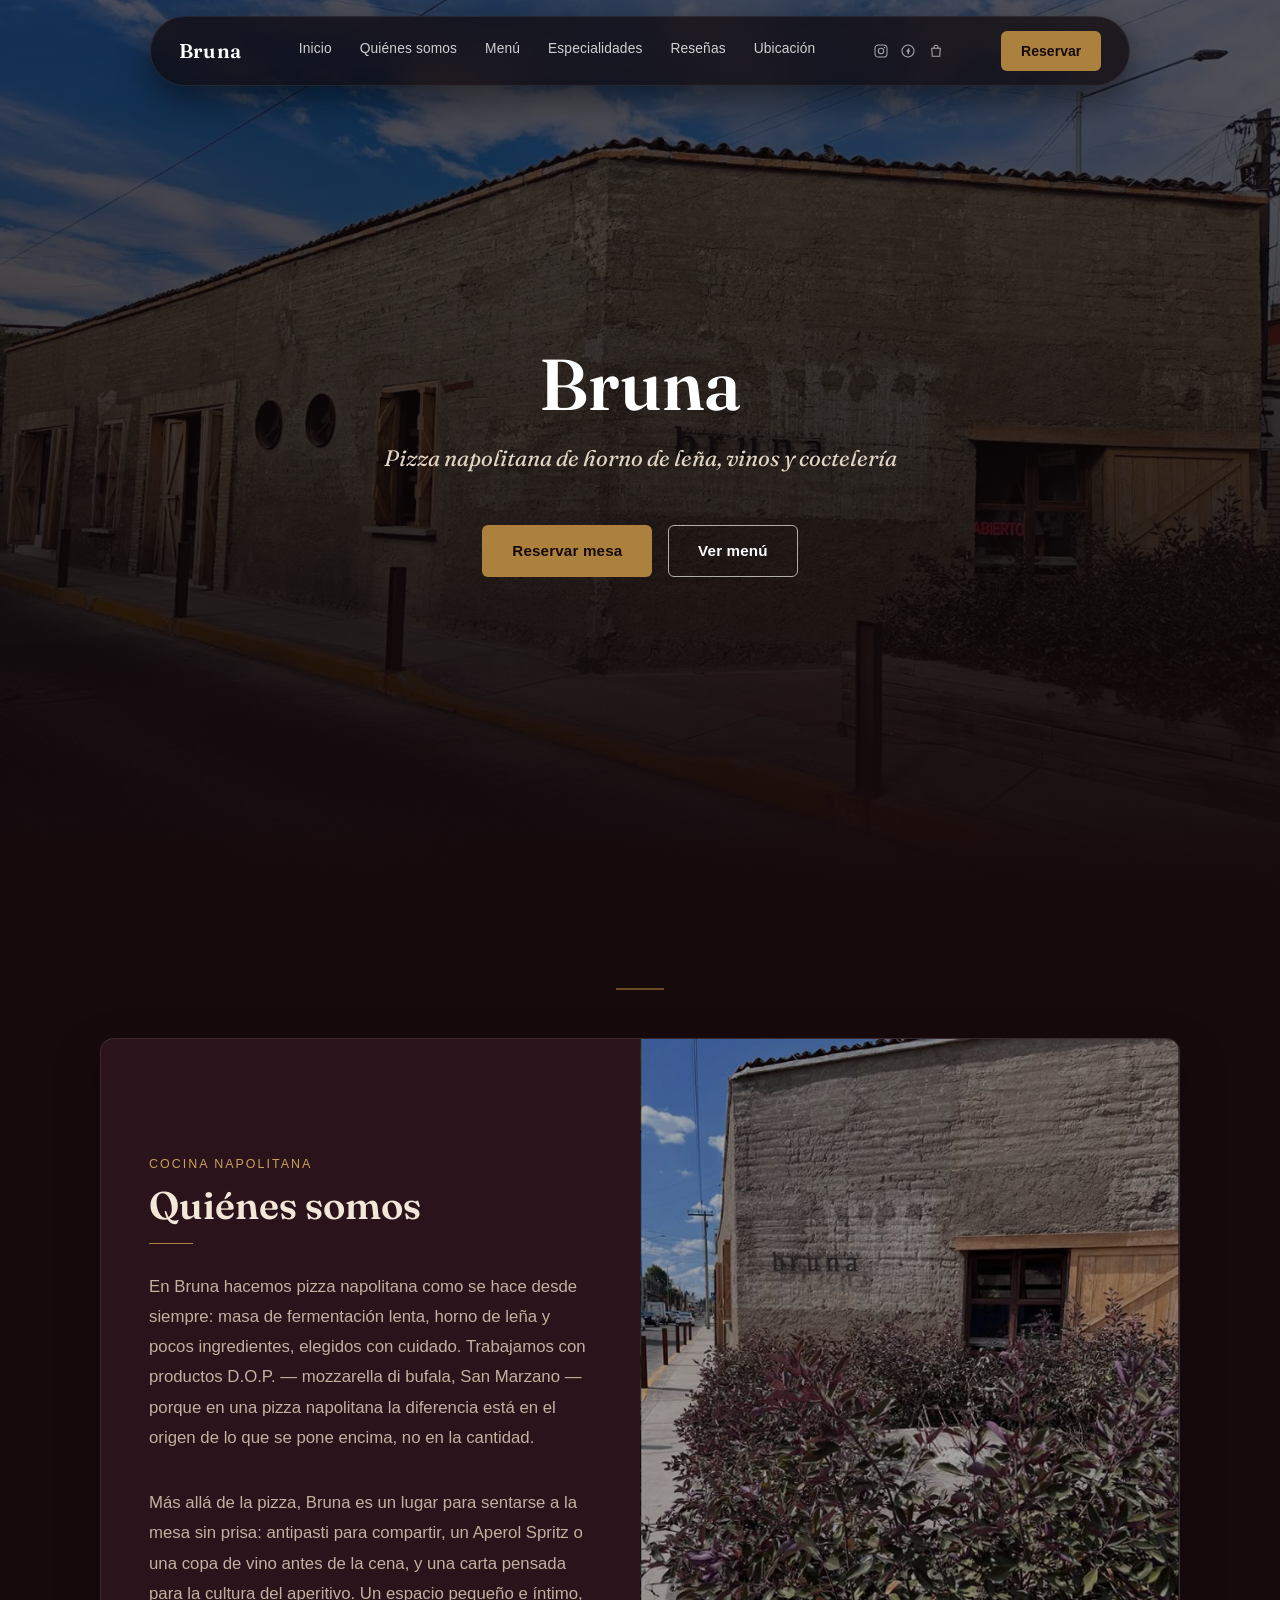
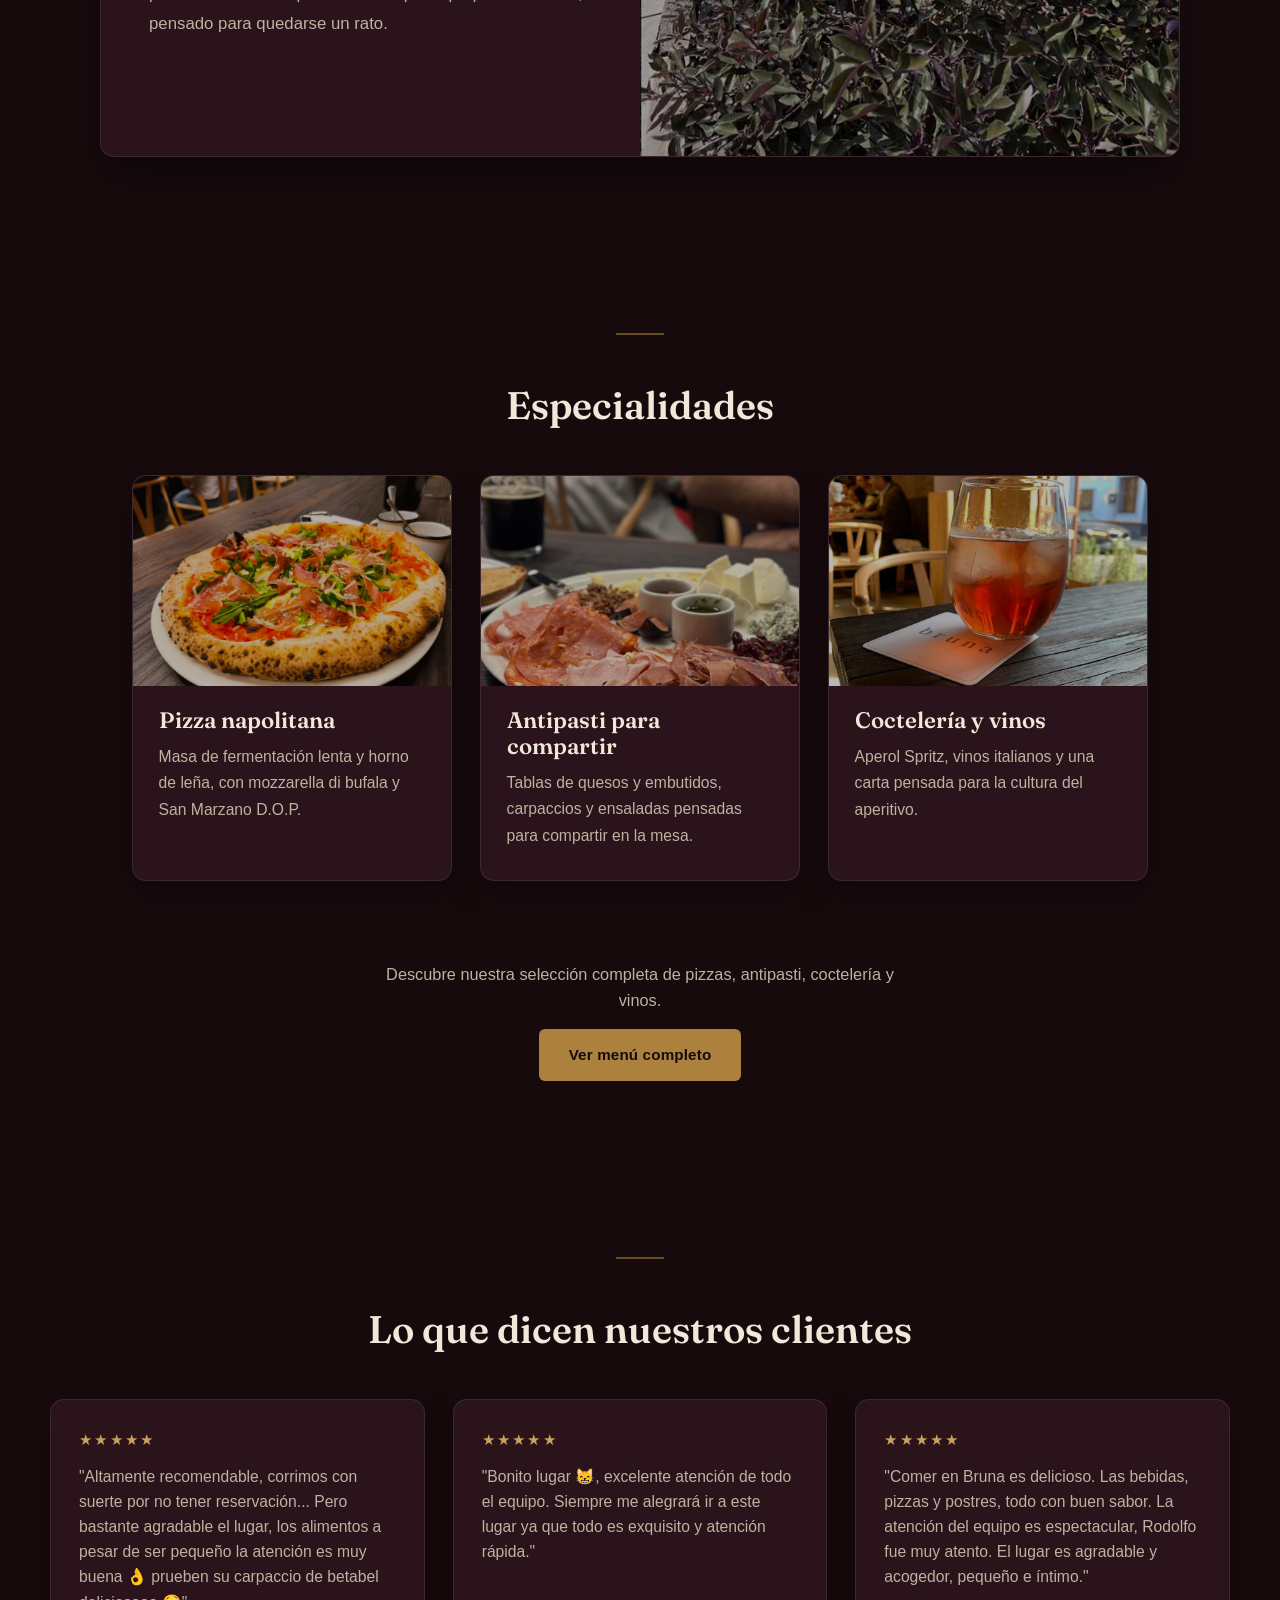
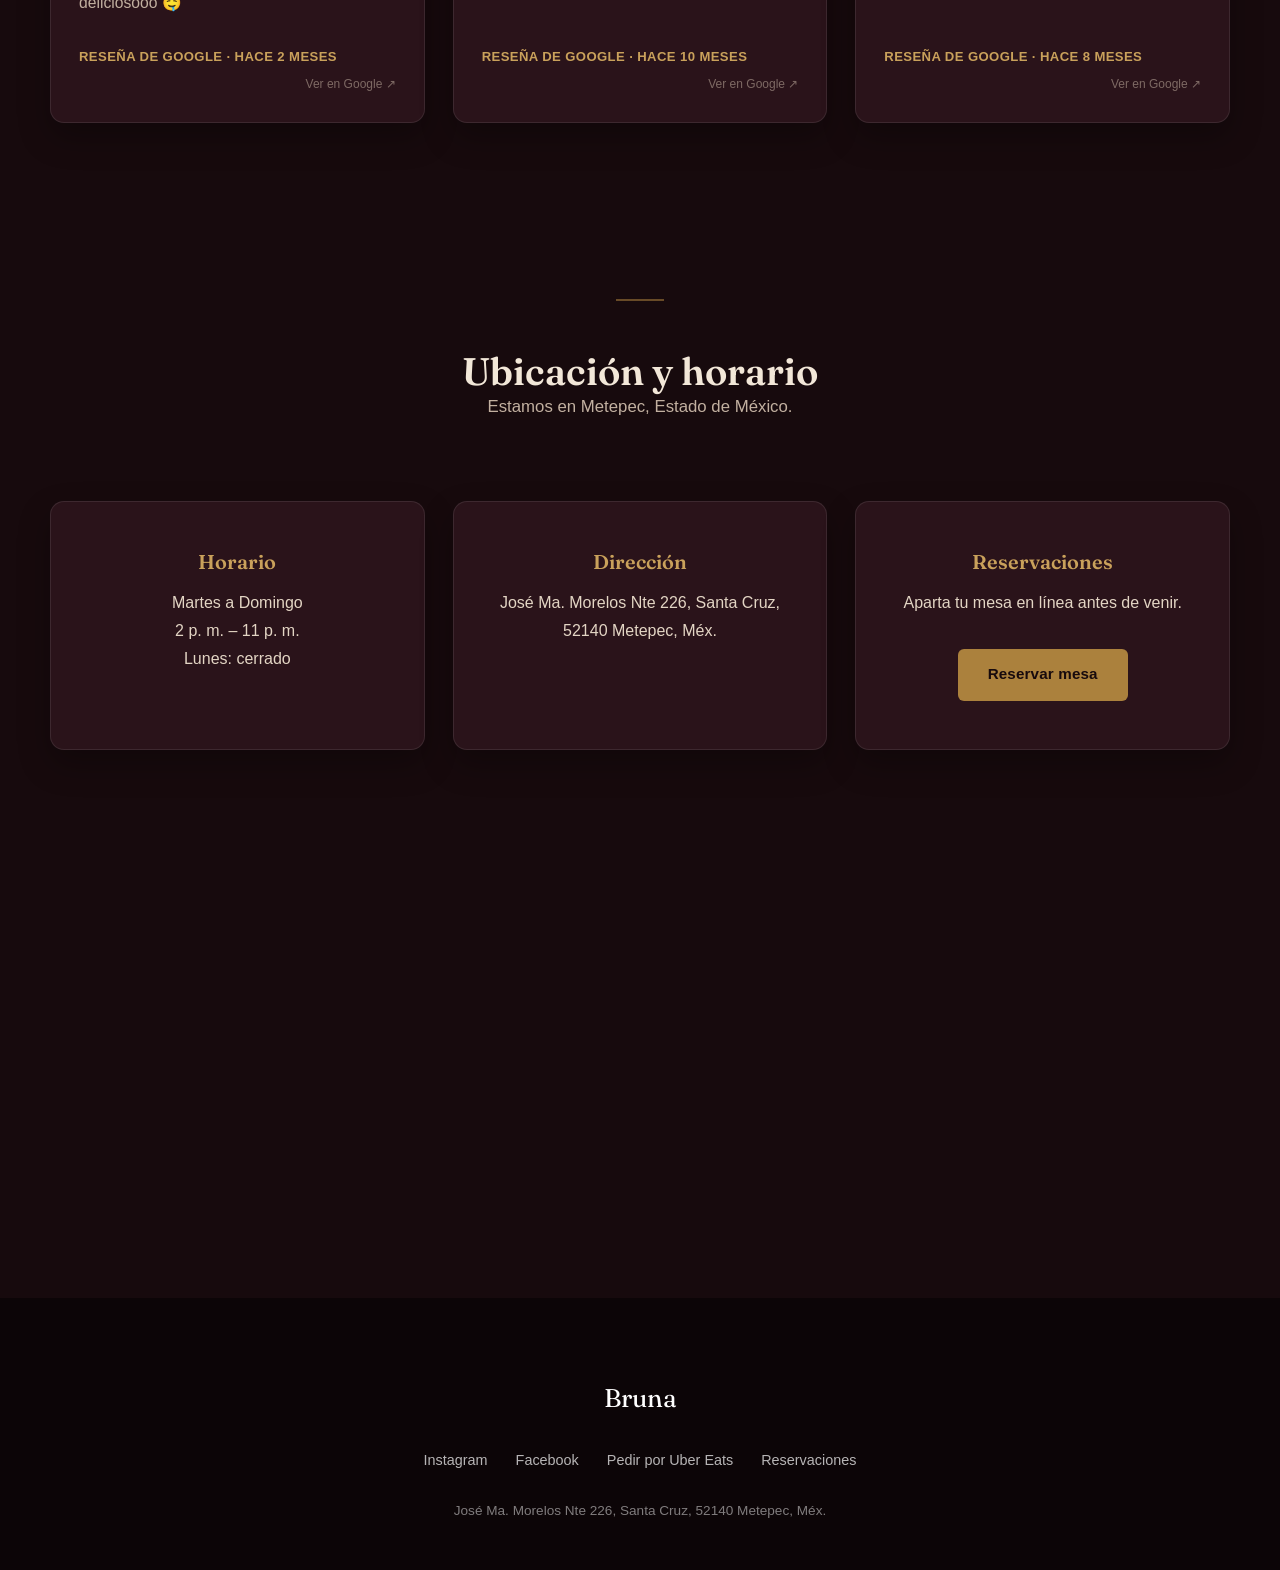
==== index.html @ 07ee1e63 "Hace clicables las tarjetas de testimonios hacia Google Maps Cada tarjeta enlaza a la pagina de rese" ====
<!DOCTYPE html>
<html lang="es-MX">
<head>
  <meta charset="UTF-8">
  <meta name="viewport" content="width=device-width, initial-scale=1.0">
  <title>Bruna — Pizza Napolitana en Metepec</title>
  <meta name="description" content="Bruna: pizza napolitana de horno de leña, coctelería y vinos en Metepec. Reservaciones y menú completo.">

  <link rel="canonical" href="https://bruna-website-bice.vercel.app/">

  <meta property="og:type" content="website">
  <meta property="og:site_name" content="Bruna">
  <meta property="og:title" content="Bruna — Pizza Napolitana en Metepec">
  <meta property="og:description" content="Bruna: pizza napolitana de horno de leña, coctelería y vinos en Metepec. Reservaciones y menú completo.">
  <meta property="og:url" content="https://bruna-website-bice.vercel.app/">
  <meta property="og:image" content="https://bruna-website-bice.vercel.app/images/og-image.jpg">
  <meta property="og:image:width" content="1200">
  <meta property="og:image:height" content="630">
  <meta property="og:locale" content="es_MX">

  <meta name="twitter:card" content="summary_large_image">
  <meta name="twitter:title" content="Bruna — Pizza Napolitana en Metepec">
  <meta name="twitter:description" content="Bruna: pizza napolitana de horno de leña, coctelería y vinos en Metepec. Reservaciones y menú completo.">
  <meta name="twitter:image" content="https://bruna-website-bice.vercel.app/images/og-image.jpg">

  <link rel="icon" type="image/svg+xml" href="favicon.svg">
  <link rel="icon" type="image/png" sizes="32x32" href="favicon-32x32.png">
  <link rel="apple-touch-icon" href="apple-touch-icon.png">
  <link rel="preconnect" href="https://fonts.googleapis.com">
  <link rel="preconnect" href="https://fonts.gstatic.com" crossorigin>
  <link href="https://fonts.googleapis.com/css2?family=Fraunces:ital,opsz,wght@0,9..144,400;0,9..144,500;0,9..144,600;1,9..144,500&display=swap" rel="stylesheet">
  <link rel="stylesheet" href="style.css">

  <script type="application/ld+json">
  {
    "@context": "https://schema.org",
    "@type": "Restaurant",
    "name": "Bruna",
    "image": "https://bruna-website-bice.vercel.app/images/og-image.jpg",
    "url": "https://bruna-website-bice.vercel.app/",
    "menu": "https://bruna-website-bice.vercel.app/menu.html",
    "servesCuisine": ["Italiana", "Pizza Napolitana"],
    "address": {
      "@type": "PostalAddress",
      "streetAddress": "José Ma. Morelos Nte 226, Santa Cruz",
      "addressLocality": "Metepec",
      "addressRegion": "Estado de México",
      "postalCode": "52140",
      "addressCountry": "MX"
    },
    "openingHoursSpecification": {
      "@type": "OpeningHoursSpecification",
      "dayOfWeek": ["Tuesday", "Wednesday", "Thursday", "Friday", "Saturday", "Sunday"],
      "opens": "14:00",
      "closes": "23:00"
    },
    "sameAs": [
      "https://instagram.com/brunapizzeria",
      "https://facebook.com/brunapizzeria"
    ]
  }
  </script>
</head>
<body>

  <!-- ============ HEADER ============ -->
  <header class="site-header" id="site-header">
    <div class="header-inner">
      <a href="#top" class="logo">
        <!-- FOTO PLACEHOLDER: reemplazar por logo real de Bruna Pizzeria (versión blanca sobre fondo oscuro) -->
        Bruna
      </a>

      <nav class="main-nav" id="main-nav" aria-label="Navegación principal">
        <ul>
          <li><a href="#top">Inicio</a></li>
          <li><a href="#sobre-bruna">Quiénes somos</a></li>
          <li><a href="menu.html">Menú</a></li>
          <li><a href="#especialidades">Especialidades</a></li>
          <li><a href="#testimonios">Reseñas</a></li>
          <li><a href="#ubicacion">Ubicación</a></li>
        </ul>
      </nav>

      <nav class="header-social" aria-label="Redes sociales">
        <a href="https://instagram.com/brunapizzeria" target="_blank" rel="noopener" aria-label="Instagram">
          <svg viewBox="0 0 24 24" fill="none" stroke="currentColor" stroke-width="1.6"><rect x="3" y="3" width="18" height="18" rx="5"/><circle cx="12" cy="12" r="4"/><circle cx="17.3" cy="6.7" r="1" fill="currentColor" stroke="none"/></svg>
        </a>
        <a href="https://facebook.com/brunapizzeria" target="_blank" rel="noopener" aria-label="Facebook">
          <svg viewBox="0 0 24 24" fill="none" stroke="currentColor" stroke-width="1.6"><circle cx="12" cy="12" r="9"/><path d="M13.8 8.2h-1.3c-.7 0-1.2.5-1.2 1.2v1.6H9.9v2h1.4V17h2v-4h1.4l.2-2h-1.6V9.7c0-.3.2-.5.5-.5h1.1V8.2z" fill="currentColor" stroke="none"/></svg>
        </a>
        <a href="https://www.ubereats.com/store/bruna-pizza-napolitana/ys_14os8V5e4QQLlLfGaPQ" target="_blank" rel="noopener" aria-label="Pedir por Uber Eats">
          <svg viewBox="0 0 24 24" fill="none" stroke="currentColor" stroke-width="1.6"><path d="M9 8V6.5a3 3 0 0 1 6 0V8"/><path d="M5.5 8h13l-1 12h-11l-1-12z"/></svg>
        </a>
      </nav>

      <a class="btn-reservar" href="https://www.covermanager.com/reserve/module_restaurant/restaurante-Bruna-Pizzeria/spanish" target="_blank" rel="noopener">
        Reservar
      </a>

      <button class="nav-toggle" id="nav-toggle" aria-label="Abrir menú de navegación" aria-expanded="false" aria-controls="main-nav">
        <span></span><span></span><span></span>
      </button>
    </div>
  </header>

  <main id="top">

    <!-- ============ HERO ============ -->
    <section class="hero" id="hero">
      <!-- FOTO REAL: foto del restaurante Bruna Pizzeria -->
      <div class="hero-content">
        <h1>Bruna</h1>
        <p class="hero-tagline">Pizza napolitana de horno de leña, vinos y coctelería</p>
        <div class="hero-actions">
          <a class="btn btn-primary" href="https://www.covermanager.com/reserve/module_restaurant/restaurante-Bruna-Pizzeria/spanish" target="_blank" rel="noopener">Reservar mesa</a>
          <a class="btn btn-secondary" href="menu.html">Ver menú</a>
        </div>
      </div>
    </section>

    <!-- ============ SOBRE BRUNA ============ -->
    <section id="sobre-bruna" class="about">
      <div class="about-card">
        <div class="about-text">
          <span class="eyebrow">Cocina napolitana</span>
          <h2>Quiénes somos</h2>
          <p>
            En Bruna hacemos pizza napolitana como se hace desde siempre: masa de fermentación lenta,
            horno de leña y pocos ingredientes, elegidos con cuidado. Trabajamos con productos D.O.P.
            — mozzarella di bufala, San Marzano — porque en una pizza napolitana la diferencia está en
            el origen de lo que se pone encima, no en la cantidad.
          </p>
          <p>
            Más allá de la pizza, Bruna es un lugar para sentarse a la mesa sin prisa: antipasti para
            compartir, un Aperol Spritz o una copa de vino antes de la cena, y una carta pensada para
            la cultura del aperitivo. Un espacio pequeño e íntimo, pensado para quedarse un rato.
          </p>
        </div>
        <div class="about-image">
          <!-- FOTO REAL: cortesía de @brunapizzeria en Instagram -->
          <img src="images/ig-fachada.jpg" alt="Fachada de Bruna Pizzeria" loading="lazy">
        </div>
      </div>
    </section>

    <!-- ============ ESPECIALIDADES ============ -->
    <section id="especialidades" class="especialidades">
      <h2>Especialidades</h2>
      <div class="tarjetas">

        <article class="tarjeta">
          <!-- FOTO REAL: foto del restaurante Bruna Pizzeria -->
          <img src="images/ig-portada-prosciutto.jpg" alt="Pizza napolitana de Bruna Pizzeria" loading="lazy">
          <h3>Pizza napolitana</h3>
          <p>Masa de fermentación lenta y horno de leña, con mozzarella di bufala y San Marzano D.O.P.</p>
        </article>

        <article class="tarjeta">
          <!-- FOTO REAL: foto del restaurante Bruna Pizzeria -->
          <img src="images/ig-antipasti-tabla.jpg" alt="Antipasti para compartir en Bruna Pizzeria" loading="lazy">
          <h3>Antipasti para compartir</h3>
          <p>Tablas de quesos y embutidos, carpaccios y ensaladas pensadas para compartir en la mesa.</p>
        </article>

        <article class="tarjeta">
          <!-- FOTO REAL: foto del restaurante Bruna Pizzeria -->
          <img src="images/ig-coctel-mesa.jpg" alt="Coctelería y vinos de Bruna Pizzeria" loading="lazy">
          <h3>Coctelería y vinos</h3>
          <p>Aperol Spritz, vinos italianos y una carta pensada para la cultura del aperitivo.</p>
        </article>

      </div>

      <div class="menu-acceso">
        <p>Descubre nuestra selección completa de pizzas, antipasti, coctelería y vinos.</p>
        <a class="btn btn-primary" href="menu.html">Ver menú completo</a>
      </div>
    </section>

    <!-- ============ TESTIMONIOS ============ -->
    <section id="testimonios" class="testimonials">
      <h2>Lo que dicen nuestros clientes</h2>
      <div class="testimonial-grid">
        <a class="testimonial-link" href="https://www.google.com/maps/place/Bruna+Pizza+Napolitana/@19.2543488,-99.6096059,17z/data=!4m8!3m7!1s0x85cd8bf6b196f97f:0xdbbbaceaffacc0bc!8m2!3d19.2543438!4d-99.607031!9m1!1b1!16s%2Fg%2F11vct_1jtq" target="_blank" rel="noopener">
          <blockquote class="testimonial">
            <p class="stars" aria-label="5 de 5 estrellas">★★★★★</p>
            <p>"Altamente recomendable, corrimos con suerte por no tener reservación... Pero bastante
            agradable el lugar, los alimentos a pesar de ser pequeño la atención es muy buena 👌
            prueben su carpaccio de betabel deliciosooo 🤤"</p>
            <footer>Reseña de Google · hace 2 meses</footer>
            <span class="testimonial-external">Ver en Google ↗</span>
          </blockquote>
        </a>

        <a class="testimonial-link" href="https://www.google.com/maps/place/Bruna+Pizza+Napolitana/@19.2543488,-99.6096059,17z/data=!4m8!3m7!1s0x85cd8bf6b196f97f:0xdbbbaceaffacc0bc!8m2!3d19.2543438!4d-99.607031!9m1!1b1!16s%2Fg%2F11vct_1jtq" target="_blank" rel="noopener">
          <blockquote class="testimonial">
            <p class="stars" aria-label="5 de 5 estrellas">★★★★★</p>
            <p>"Bonito lugar 😸, excelente atención de todo el equipo. Siempre me alegrará ir a este
            lugar ya que todo es exquisito y atención rápida."</p>
            <footer>Reseña de Google · hace 10 meses</footer>
            <span class="testimonial-external">Ver en Google ↗</span>
          </blockquote>
        </a>

        <a class="testimonial-link" href="https://www.google.com/maps/place/Bruna+Pizza+Napolitana/@19.2543488,-99.6096059,17z/data=!4m8!3m7!1s0x85cd8bf6b196f97f:0xdbbbaceaffacc0bc!8m2!3d19.2543438!4d-99.607031!9m1!1b1!16s%2Fg%2F11vct_1jtq" target="_blank" rel="noopener">
          <blockquote class="testimonial">
            <p class="stars" aria-label="5 de 5 estrellas">★★★★★</p>
            <p>"Comer en Bruna es delicioso. Las bebidas, pizzas y postres, todo con buen sabor. La
            atención del equipo es espectacular, Rodolfo fue muy atento. El lugar es agradable y
            acogedor, pequeño e íntimo."</p>
            <footer>Reseña de Google · hace 8 meses</footer>
            <span class="testimonial-external">Ver en Google ↗</span>
          </blockquote>
        </a>
      </div>
    </section>

    <!-- ============ UBICACIÓN ============ -->
    <section id="ubicacion" class="location">
      <h2>Ubicación y horario</h2>
      <p class="location-intro">Estamos en Metepec, Estado de México.</p>

      <div class="location-grid">
        <div class="location-card">
          <h3>Horario</h3>
          <p>Martes a Domingo<br>2 p. m. – 11 p. m.<br>Lunes: cerrado</p>
        </div>

        <div class="location-card">
          <h3>Dirección</h3>
          <address>José Ma. Morelos Nte 226, Santa Cruz,<br>52140 Metepec, Méx.</address>
        </div>

        <div class="location-card">
          <h3>Reservaciones</h3>
          <p>Aparta tu mesa en línea antes de venir.</p>
          <a class="btn btn-primary" href="https://www.covermanager.com/reserve/module_restaurant/restaurante-Bruna-Pizzeria/spanish" target="_blank" rel="noopener">Reservar mesa</a>
        </div>
      </div>

      <div class="location-map">
        <iframe
          title="Mapa de ubicación de Bruna Pizzeria"
          src="https://www.google.com/maps?q=Jos%C3%A9+Ma.+Morelos+Nte+226,+Santa+Cruz,+52140+Metepec,+M%C3%A9x.&output=embed&z=17"
          width="100%" height="380" style="border:0;" allowfullscreen loading="lazy"
          referrerpolicy="no-referrer-when-downgrade">
        </iframe>
      </div>
    </section>

  </main>

  <!-- ============ FOOTER ============ -->
  <footer class="site-footer">
    <div class="footer-inner">
      <p class="footer-brand">Bruna</p>
      <nav class="footer-links" aria-label="Enlaces de contacto">
        <ul>
          <li><a href="https://instagram.com/brunapizzeria" target="_blank" rel="noopener">Instagram</a></li>
          <li><a href="https://facebook.com/brunapizzeria" target="_blank" rel="noopener">Facebook</a></li>
          <li><a href="https://www.ubereats.com/store/bruna-pizza-napolitana/ys_14os8V5e4QQLlLfGaPQ" target="_blank" rel="noopener">Pedir por Uber Eats</a></li>
          <li><a href="https://www.covermanager.com/reserve/module_restaurant/restaurante-Bruna-Pizzeria/spanish" target="_blank" rel="noopener">Reservaciones</a></li>
        </ul>
      </nav>
      <p class="footer-address">José Ma. Morelos Nte 226, Santa Cruz, 52140 Metepec, Méx.</p>
    </div>
  </footer>

  <script src="script.js"></script>
</body>
</html>
---- style.css ----
/* ==========================================================================
   BRUNA PIZZERIA — style.css
   Paleta: vino/terracota oscuro unificado + acento dorado + blanco (logo)
   Tipografía: Fraunces (editorial serif) para títulos, Trebuchet MS/Arial (sans) para texto
   ========================================================================== */

/* ---------- 1. VARIABLES ---------- */
:root {
  /* Colores base */
  --color-bg: #170a0d;
  --color-panel: #2a131a;
  --color-footer: #0c0507;
  --color-border: rgba(255, 255, 255, 0.09);

  /* Acentos */
  --color-gold: #ab813d;
  --color-gold-soft: #c9a15b;
  --color-gold-dark: #8a6830;

  /* Texto */
  --color-heading: #f2e7d8;
  --color-text: #e3d5c4;
  --color-text-soft: #c2b0a0;
  --color-white: #ffffff;
  --color-star: #c9a15b;

  /* Tipografía */
  --font-display: "Fraunces", Georgia, "Times New Roman", serif;
  --font-body: "Trebuchet MS", Arial, sans-serif;

  /* Espaciado */
  --space-xs: 0.5rem;
  --space-sm: 1rem;
  --space-md: 1.75rem;
  --space-lg: 3rem;
  --space-xl: 5rem;
  --space-2xl: 5.5rem;

  /* Layout */
  --content-max: 1180px;
  --header-gap: 1rem;
  --header-height: 68px;
  --header-clearance: calc(var(--header-height) + var(--header-gap) * 2 + 0.5rem);
  --radius: 6px;
  --radius-lg: 14px;
  --transition: 0.25s ease;
}

/* ---------- 2. RESET / BASE ---------- */
*, *::before, *::after { box-sizing: border-box; }

html {
  scroll-behavior: smooth;
  scroll-padding-top: var(--header-clearance);
}

body {
  margin: 0;
  font-family: var(--font-body);
  color: var(--color-text);
  background: var(--color-bg);
  line-height: 1.6;
  -webkit-font-smoothing: antialiased;
}

img { max-width: 100%; display: block; }

h1, h2, h3, h4 {
  font-family: var(--font-display);
  font-weight: 600;
  line-height: 1.15;
  margin: 0;
  color: var(--color-heading);
}

p { margin: 0 0 1em; }
p:last-child { margin-bottom: 0; }

a { color: inherit; text-decoration: none; }

ul { list-style: none; margin: 0; padding: 0; }

.header-inner,
.footer-inner {
  max-width: var(--content-max);
  margin: 0 auto;
  padding: 0 var(--space-md);
}

section > h2 {
  font-size: clamp(1.75rem, 3vw, 2.5rem);
  text-align: center;
  margin-bottom: var(--space-lg);
}

/* Marca de transición entre secciones sobre el mismo fondo oscuro */
.about::before,
.especialidades::before,
.testimonials::before,
.location::before,
.menu::before {
  content: "";
  display: block;
  width: 48px;
  height: 2px;
  background: var(--color-gold);
  opacity: 0.55;
  margin: 0 auto var(--space-lg);
}

.eyebrow {
  display: block;
  font-size: 0.78rem;
  letter-spacing: 0.16em;
  text-transform: uppercase;
  color: var(--color-gold-soft);
  margin-bottom: var(--space-xs);
}

/* ---------- 3. BUTTONS ---------- */
.btn {
  display: inline-block;
  padding: 0.85em 1.9em;
  border-radius: var(--radius);
  font-family: var(--font-body);
  font-weight: 600;
  font-size: 0.95rem;
  letter-spacing: 0.01em;
  border: 1.5px solid transparent;
  transition: background var(--transition), color var(--transition), border-color var(--transition), transform var(--transition);
  cursor: pointer;
}

.btn-primary {
  background: var(--color-gold);
  color: var(--color-bg);
}
.btn-primary:hover { background: var(--color-gold-dark); transform: translateY(-1px); }

.btn-secondary {
  background: transparent;
  color: var(--color-white);
  border-color: rgba(255, 255, 255, 0.65);
}
.btn-secondary:hover {
  background: rgba(255, 255, 255, 0.1);
  border-color: var(--color-white);
  transform: translateY(-1px);
}

.btn-reservar {
  background: var(--color-gold);
  color: var(--color-bg);
  font-family: var(--font-body);
  font-weight: 600;
  font-size: 0.88rem;
  padding: 0.6em 1.4em;
  border-radius: var(--radius);
  white-space: nowrap;
  transition: background var(--transition);
}
.btn-reservar:hover { background: var(--color-gold-dark); }

/* ---------- 4. HEADER (flotante, translúcido, angosto) ---------- */
.site-header {
  position: fixed;
  top: var(--header-gap);
  left: 50%;
  transform: translateX(-50%);
  z-index: 100;
  width: calc(100% - 2rem);
  max-width: 980px;
  border-radius: 999px;
  background: rgba(15, 6, 8, 0.7);
  backdrop-filter: blur(16px) saturate(140%);
  -webkit-backdrop-filter: blur(16px) saturate(140%);
  border: 1px solid rgba(255, 255, 255, 0.08);
  box-shadow: 0 14px 34px rgba(0, 0, 0, 0.45);
}

.header-inner {
  max-width: none;
  padding: 0 var(--space-md);
  height: var(--header-height);
  display: flex;
  align-items: center;
  justify-content: space-between;
  gap: var(--space-md);
}

.logo {
  font-family: var(--font-display);
  font-size: 1.25rem;
  font-weight: 600;
  color: var(--color-white);
  letter-spacing: 0.01em;
  flex-shrink: 0;
}

.main-nav {
  overflow-x: auto;
  -webkit-overflow-scrolling: touch;
  scrollbar-width: thin;
  scrollbar-color: var(--color-gold-soft) transparent;
  padding-bottom: 4px;
}
.main-nav::-webkit-scrollbar { height: 4px; }
.main-nav::-webkit-scrollbar-track { background: transparent; }
.main-nav::-webkit-scrollbar-thumb {
  background: var(--color-gold-soft);
  border-radius: 999px;
}

.main-nav ul {
  display: flex;
  gap: var(--space-md);
  width: max-content;
  margin: 0 auto;
}

.main-nav a {
  position: relative;
  display: inline-block;
  color: rgba(255, 255, 255, 0.8);
  font-size: 0.86rem;
  font-weight: 500;
  letter-spacing: 0.01em;
  white-space: nowrap;
  padding: 0.3em 0;
  transition: color var(--transition);
}
.main-nav a::after {
  content: "";
  position: absolute;
  left: 0;
  right: 100%;
  bottom: -2px;
  height: 1px;
  background: var(--color-gold-soft);
  transition: right var(--transition);
}
.main-nav a:hover {
  color: var(--color-white);
}
.main-nav a:hover::after { right: 0; }

/* Íconos de redes en el encabezado */
.header-social {
  display: flex;
  align-items: center;
  gap: 0.7rem;
  flex-shrink: 0;
}

.header-social a {
  display: flex;
  color: rgba(255, 255, 255, 0.62);
  transition: color var(--transition), transform var(--transition);
}
.header-social a:hover { color: var(--color-gold-soft); transform: translateY(-1px); }
.header-social svg { width: 16px; height: 16px; }

.nav-toggle {
  display: none;
  flex-direction: column;
  justify-content: center;
  gap: 5px;
  width: 30px;
  height: 30px;
  background: none;
  border: none;
  cursor: pointer;
  padding: 0;
  margin-left: auto;
}
.nav-toggle span {
  display: block;
  width: 100%;
  height: 2px;
  background: var(--color-white);
  transition: transform var(--transition), opacity var(--transition);
}
.nav-toggle[aria-expanded="true"] span:nth-child(1) { transform: translateY(7px) rotate(45deg); }
.nav-toggle[aria-expanded="true"] span:nth-child(2) { opacity: 0; }
.nav-toggle[aria-expanded="true"] span:nth-child(3) { transform: translateY(-7px) rotate(-45deg); }

/* ---------- 5. HERO ---------- */
.hero {
  position: relative;
  min-height: 100vh;
  display: flex;
  align-items: center;
  justify-content: center;
  text-align: center;
  padding: var(--header-clearance) var(--space-md) var(--space-2xl);
  background:
    linear-gradient(180deg, rgba(11, 5, 6, 0.62) 0%, rgba(11, 5, 6, 0.82) 60%, var(--color-bg) 100%),
    /* FOTO REAL: foto del restaurante Bruna Pizzeria */
    url("images/ig-fachada-dia.jpg")
      center / cover no-repeat;
}

.hero-content {
  max-width: 700px;
}

.hero h1 {
  font-size: clamp(2.75rem, 6vw, 4.5rem);
  color: var(--color-white);
  margin-bottom: var(--space-sm);
}

.hero-tagline {
  font-family: var(--font-display);
  font-style: italic;
  font-size: clamp(1.1rem, 2vw, 1.4rem);
  color: var(--color-text);
  margin-bottom: var(--space-lg);
}

.hero-actions {
  display: flex;
  gap: var(--space-sm);
  justify-content: center;
  flex-wrap: wrap;
}

/* ---------- 6. SOBRE BRUNA ---------- */
.about {
  padding: var(--space-2xl) var(--space-md);
  background: var(--color-bg);
}

.about-card {
  max-width: 1080px;
  margin: 0 auto;
  display: flex;
  align-items: stretch;
  background: var(--color-panel);
  border: 1px solid var(--color-border);
  border-radius: var(--radius-lg);
  box-shadow: 0 20px 45px rgba(0, 0, 0, 0.35);
  overflow: hidden;
}

.about-text {
  flex: 1 1 50%;
  padding: var(--space-xl) var(--space-lg);
  display: flex;
  flex-direction: column;
  justify-content: center;
  text-align: left;
}

.about-text h2 {
  font-size: clamp(1.9rem, 3vw, 2.4rem);
  margin-bottom: var(--space-md);
  position: relative;
  padding-bottom: var(--space-sm);
}
.about-text h2::after {
  content: "";
  position: absolute;
  left: 0;
  bottom: 0;
  width: 44px;
  height: 1px;
  background: var(--color-gold);
}

.about-text p {
  font-size: 1.05rem;
  color: var(--color-text-soft);
  line-height: 1.8;
}
.about-text p + p { margin-top: 1.1em; }

.about-image {
  flex: 1 1 50%;
  min-height: 420px;
}
.about-image img {
  width: 100%;
  height: 100%;
  object-fit: cover;
  filter: brightness(0.72);
}

/* ---------- 7. MENU (listado por categorías, compartido con menu.html) ---------- */
.menu {
  padding: var(--space-2xl) 0;
  background: var(--color-bg);
}

.menu-category {
  max-width: 760px;
  margin: 0 auto var(--space-2xl);
  padding: 0 var(--space-md);
  scroll-margin-top: var(--header-clearance);
}
.menu-category:last-child { margin-bottom: 0; }

.menu-category h2 {
  font-size: 1.5rem;
  color: var(--color-gold-soft);
  text-align: center;
  margin-bottom: var(--space-md);
}

.menu-note {
  text-align: center;
  color: var(--color-text-soft);
  font-size: 0.98rem;
}

.menu-items li {
  display: flex;
  align-items: baseline;
  gap: var(--space-sm);
  padding: 0.65em 0;
  border-bottom: 1px dotted rgba(255, 255, 255, 0.14);
}
.menu-items li:last-child { border-bottom: none; }

.item-name {
  font-size: 1rem;
  flex: 1;
  color: var(--color-text);
}

.item-name em {
  font-style: italic;
  color: var(--color-text-soft);
  font-size: 0.88em;
}

.item-price {
  font-family: var(--font-display);
  font-weight: 600;
  color: var(--color-gold-soft);
  white-space: nowrap;
}

/* ---------- 7b. PORTADA DEL MENÚ (menu.html) ---------- */
.menu-cover {
  position: relative;
  min-height: 55vh;
  display: flex;
  flex-direction: column;
  align-items: center;
  justify-content: center;
  text-align: center;
  padding: var(--header-clearance) var(--space-md) var(--space-xl);
  background:
    linear-gradient(180deg, rgba(11, 5, 6, 0.68) 0%, rgba(11, 5, 6, 0.88) 70%, var(--color-bg) 100%),
    /* FOTO REAL: foto del restaurante Bruna Pizzeria */
    url("images/ig-portada-fachada-noche.jpg")
      center / cover no-repeat;
}

.menu-cover h1 {
  font-size: clamp(2.5rem, 6vw, 4rem);
  color: var(--color-white);
  margin-bottom: var(--space-sm);
}

.menu-cover-tagline {
  font-family: var(--font-display);
  font-style: italic;
  font-size: clamp(1rem, 1.8vw, 1.2rem);
  color: var(--color-text);
  margin-bottom: var(--space-lg);
}

.menu-cover-actions {
  display: flex;
  gap: var(--space-sm);
  justify-content: center;
  flex-wrap: wrap;
}

/* ---------- 8. ESPECIALIDADES ---------- */
.especialidades {
  padding: var(--space-2xl) var(--space-md);
  background: var(--color-bg);
}

.tarjetas {
  max-width: var(--content-max);
  margin: 0 auto;
  display: flex;
  flex-wrap: wrap;
  justify-content: center;
  gap: var(--space-md);
}

.tarjeta {
  width: 320px;
  padding: 2.1rem 1.6rem 1.9rem;
  background: var(--color-panel);
  border: 1px solid var(--color-border);
  border-radius: var(--radius-lg);
  box-shadow: 0 14px 32px rgba(0, 0, 0, 0.32);
  overflow: hidden;
  transition: transform 0.35s ease, box-shadow 0.35s ease, border-color 0.35s ease;
}

.tarjeta:hover {
  transform: translateY(-6px) scale(1.03);
  box-shadow: 0 22px 48px rgba(0, 0, 0, 0.45);
  border-color: rgba(201, 161, 91, 0.35);
}

.tarjeta img {
  max-width: none;
  width: calc(100% + 3.2rem);
  height: 210px;
  object-fit: cover;
  margin: -2.1rem -1.6rem 1.4rem;
  filter: brightness(0.72);
}

.tarjeta h3 {
  font-size: 1.4rem;
  margin-bottom: 0.6rem;
}

.tarjeta p {
  font-size: 0.98rem;
  line-height: 1.7;
  color: var(--color-text-soft);
}

.menu-acceso {
  max-width: 520px;
  margin: var(--space-xl) auto 0;
  text-align: center;
}

.menu-acceso p {
  color: var(--color-text-soft);
  font-size: 1.02rem;
  margin-bottom: var(--space-sm);
}

/* ---------- 9. TESTIMONIOS ---------- */
.testimonials {
  padding: var(--space-2xl) var(--space-md);
  background: var(--color-bg);
}

.testimonial-grid {
  max-width: var(--content-max);
  margin: 0 auto;
  display: grid;
  grid-template-columns: repeat(3, 1fr);
  gap: var(--space-md);
}

.testimonial-link {
  display: flex;
  flex-direction: column;
  color: inherit;
  text-decoration: none;
  cursor: pointer;
}

.testimonial {
  background: var(--color-panel);
  border: 1px solid var(--color-border);
  border-radius: var(--radius-lg);
  padding: var(--space-md);
  margin: 0;
  box-shadow: 0 14px 32px rgba(0, 0, 0, 0.28);
  transition: transform 0.3s ease, box-shadow 0.3s ease;
  display: flex;
  flex-direction: column;
  flex: 1 1 auto;
}
.testimonial-link:hover .testimonial {
  transform: translateY(-4px);
  box-shadow: 0 20px 42px rgba(0, 0, 0, 0.4);
}

.testimonial .stars {
  color: var(--color-star);
  letter-spacing: 0.15em;
  font-size: 0.95rem;
  margin-bottom: 0.75em;
}

.testimonial p:not(.stars) {
  font-size: 0.98rem;
  color: var(--color-text-soft);
}

.testimonial footer {
  margin-top: auto;
  padding-top: var(--space-sm);
  font-size: 0.82rem;
  font-weight: 600;
  color: var(--color-gold-soft);
  text-transform: uppercase;
  letter-spacing: 0.03em;
}

.testimonial-external {
  margin-top: var(--space-xs);
  align-self: flex-end;
  font-size: 0.75rem;
  color: var(--color-text-soft);
  opacity: 0.55;
}

/* ---------- 10. UBICACIÓN ---------- */
.location {
  padding: var(--space-2xl) var(--space-md);
  background: var(--color-bg);
}

.location-intro {
  text-align: center;
  max-width: 480px;
  margin: calc(var(--space-lg) * -1) auto var(--space-xl);
  color: var(--color-text-soft);
  font-size: 1.05rem;
}

.location-grid {
  max-width: var(--content-max);
  margin: 0 auto var(--space-xl);
  display: grid;
  grid-template-columns: repeat(3, 1fr);
  gap: var(--space-md);
}

.location-card {
  background: var(--color-panel);
  border: 1px solid var(--color-border);
  border-radius: var(--radius-lg);
  box-shadow: 0 14px 32px rgba(0, 0, 0, 0.28);
  padding: var(--space-lg) var(--space-md);
  text-align: center;
  transition: transform 0.3s ease, box-shadow 0.3s ease, border-color 0.3s ease;
}

.location-card:hover {
  transform: translateY(-7px) scale(1.02);
  box-shadow: 0 20px 42px rgba(0, 0, 0, 0.4);
  border-color: rgba(201, 161, 91, 0.3);
}

.location-card h3 {
  font-size: 1.25rem;
  color: var(--color-gold-soft);
  margin-bottom: var(--space-sm);
}

.location-card address,
.location-card p {
  font-style: normal;
  font-size: 1rem;
  line-height: 1.75;
  color: var(--color-text);
}

.location-card .btn { margin-top: var(--space-sm); }

.location-map {
  max-width: var(--content-max);
  margin: 0 auto;
}

.location-map iframe {
  width: 100%;
  border-radius: var(--radius-lg);
  display: block;
  filter: grayscale(0.15) contrast(1.05);
}

/* ---------- 11. FOOTER ---------- */
.site-footer {
  background: var(--color-footer);
  color: rgba(255, 255, 255, 0.7);
  padding: var(--space-xl) var(--space-md) var(--space-lg);
}

.footer-inner {
  text-align: center;
}

.footer-brand {
  font-family: var(--font-display);
  font-size: 1.6rem;
  color: var(--color-white);
  margin-bottom: var(--space-md);
}

.footer-links ul {
  display: flex;
  justify-content: center;
  flex-wrap: wrap;
  gap: var(--space-md);
  margin-bottom: var(--space-md);
}

.footer-links a {
  font-size: 0.9rem;
  font-weight: 500;
  transition: color var(--transition);
}
.footer-links a:hover { color: var(--color-gold-soft); }

.footer-address {
  font-size: 0.85rem;
  color: rgba(255, 255, 255, 0.48);
}

/* ---------- 12. RESPONSIVE ---------- */
@media (max-width: 900px) {
  .about-card { flex-direction: column; }
  .about-image { min-height: 260px; order: -1; }
  .testimonial-grid { grid-template-columns: 1fr; max-width: 480px; }
  .location-grid { grid-template-columns: 1fr; max-width: 480px; }
}

@media (max-width: 760px) {
  :root {
    --header-height: 58px;
    --header-gap: 0.75rem;
  }

  .site-header { width: calc(100% - 1.25rem); border-radius: 20px; }

  .header-social { display: none; }

  .nav-toggle { display: flex; }

  .main-nav {
    position: fixed;
    top: calc(var(--header-gap) + var(--header-height) + 0.5rem);
    left: 50%;
    transform: translateX(-50%);
    width: calc(100% - 1.25rem);
    max-height: calc(100vh - var(--header-clearance));
    overflow-y: auto;
    background: rgba(15, 6, 8, 0.92);
    backdrop-filter: blur(16px);
    -webkit-backdrop-filter: blur(16px);
    border: 1px solid rgba(255, 255, 255, 0.08);
    border-radius: 16px;
    box-shadow: 0 14px 34px rgba(0, 0, 0, 0.45);
    opacity: 0;
    visibility: hidden;
    pointer-events: none;
    transition: opacity var(--transition), visibility var(--transition);
  }

  .main-nav.is-open {
    opacity: 1;
    visibility: visible;
    pointer-events: auto;
  }

  .main-nav ul {
    flex-direction: column;
    gap: 0;
    width: 100%;
    padding: var(--space-sm) var(--space-md);
  }

  .main-nav a {
    display: block;
    padding: 0.85em 0;
    font-size: 1rem;
    border-bottom: 1px solid rgba(255, 255, 255, 0.06);
  }
  .main-nav a::after { display: none; }

  .btn-reservar { font-size: 0.8rem; padding: 0.55em 1.1em; }

  section > h2 { margin-bottom: var(--space-md); }

  .location-intro { margin-top: 0; }

  /* Nav de categorías del menú: se queda como barra deslizable, igual que en
     escritorio, en vez de esconderse detrás del botón de hamburguesa. */
  .categories-toggle { display: none; }

  .categories-nav {
    position: static;
    width: auto;
    max-height: none;
    overflow-x: auto;
    overflow-y: visible;
    background: none;
    backdrop-filter: none;
    -webkit-backdrop-filter: none;
    border: none;
    border-radius: 0;
    box-shadow: none;
    opacity: 1;
    visibility: visible;
    pointer-events: auto;
    transform: none;
    flex: 1 1 auto;
    min-width: 0;
  }

  .categories-nav ul {
    flex-direction: row;
    gap: var(--space-md);
    width: max-content;
    padding: 0;
  }

  .categories-nav a {
    display: inline-block;
    padding: 0.3em 0;
    font-size: 0.86rem;
    border-bottom: none;
  }
}

/* ---------- 13. IMPRESIÓN (menu.html → PDF) ---------- */
@media print {
  .site-header,
  .nav-toggle,
  .menu-cover-actions,
  .site-footer { display: none !important; }

  body { background: #fff; color: #111; }

  .menu-cover {
    min-height: auto;
    background: none !important;
    padding: 0 0 1.5rem;
  }
  .menu-cover h1,
  .menu-cover-tagline { color: #111; }

  .menu { background: #fff; padding: 0; }
  .menu-category { page-break-inside: avoid; max-width: 100%; }
  .item-price, .menu-category h2 { color: #722f1d; }
  .menu-items li { border-bottom-color: rgba(0,0,0,0.15); }
  .item-name { color: #111; }
}
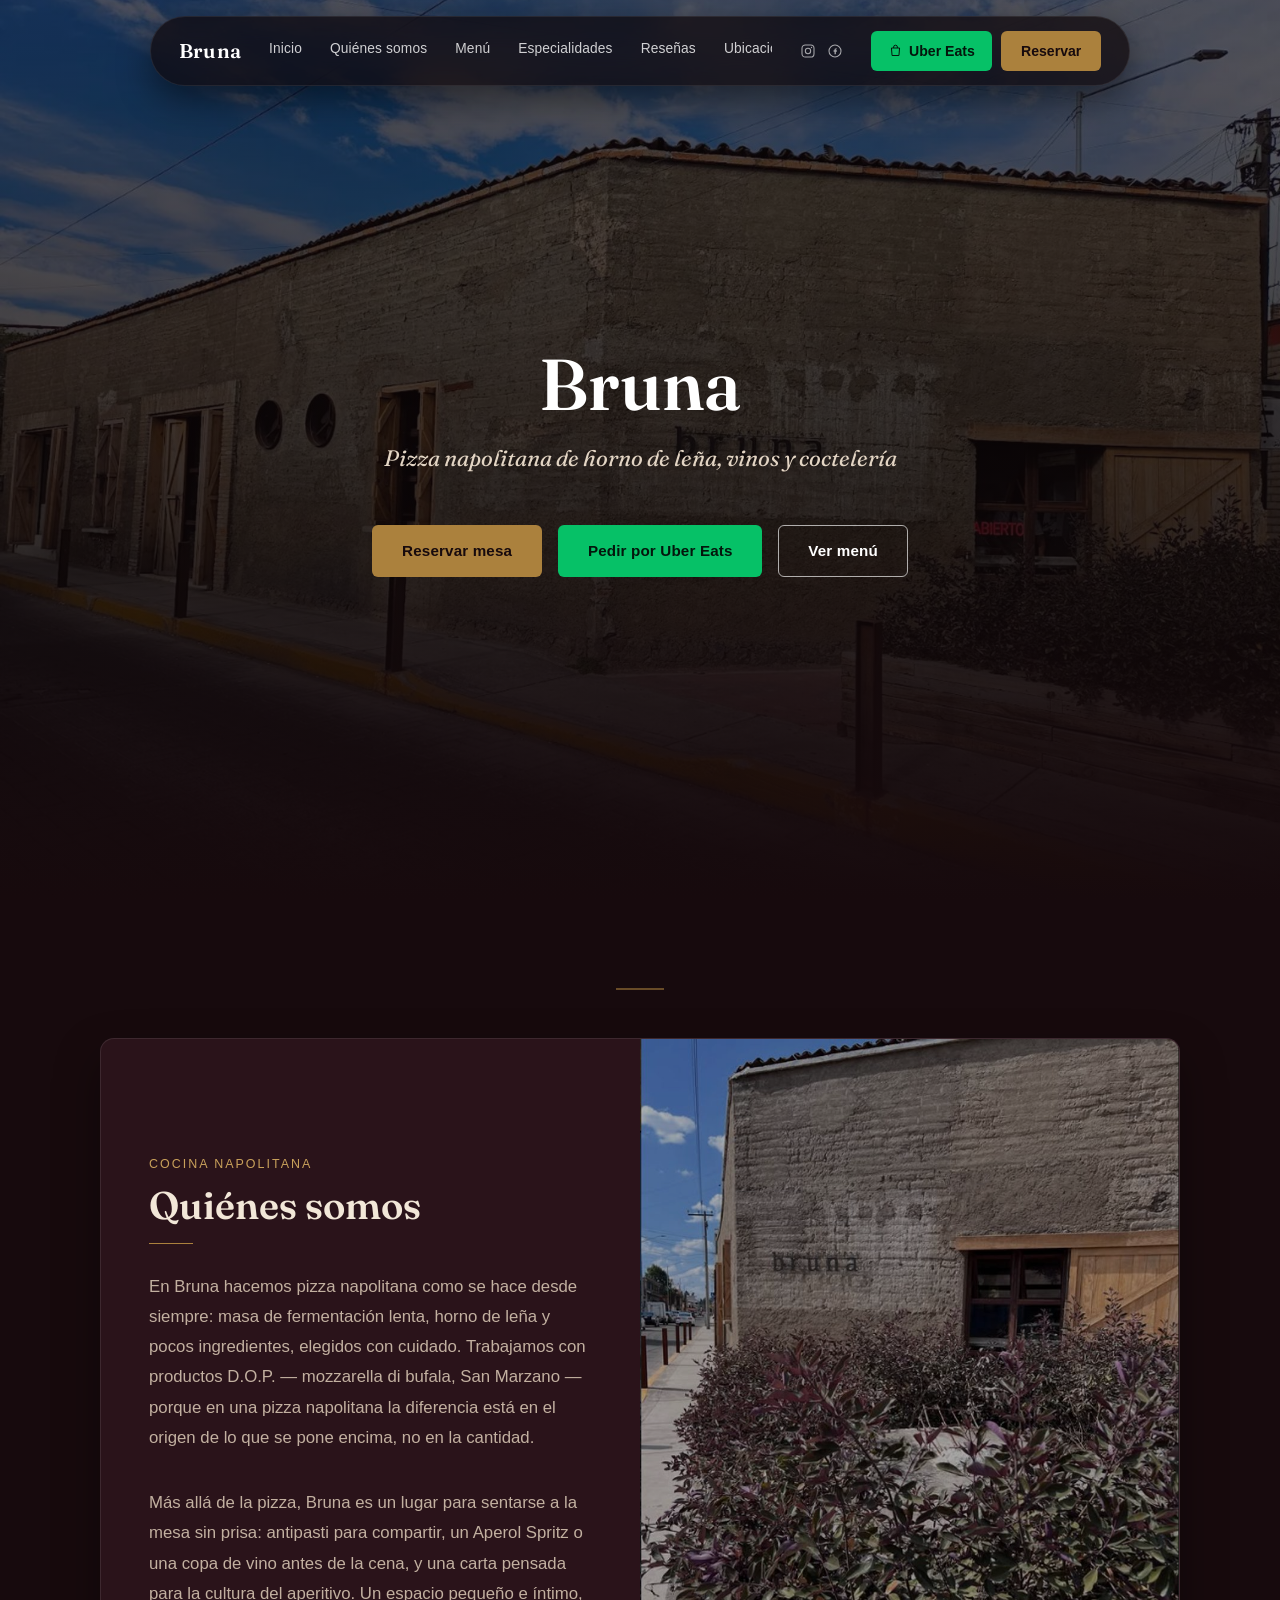
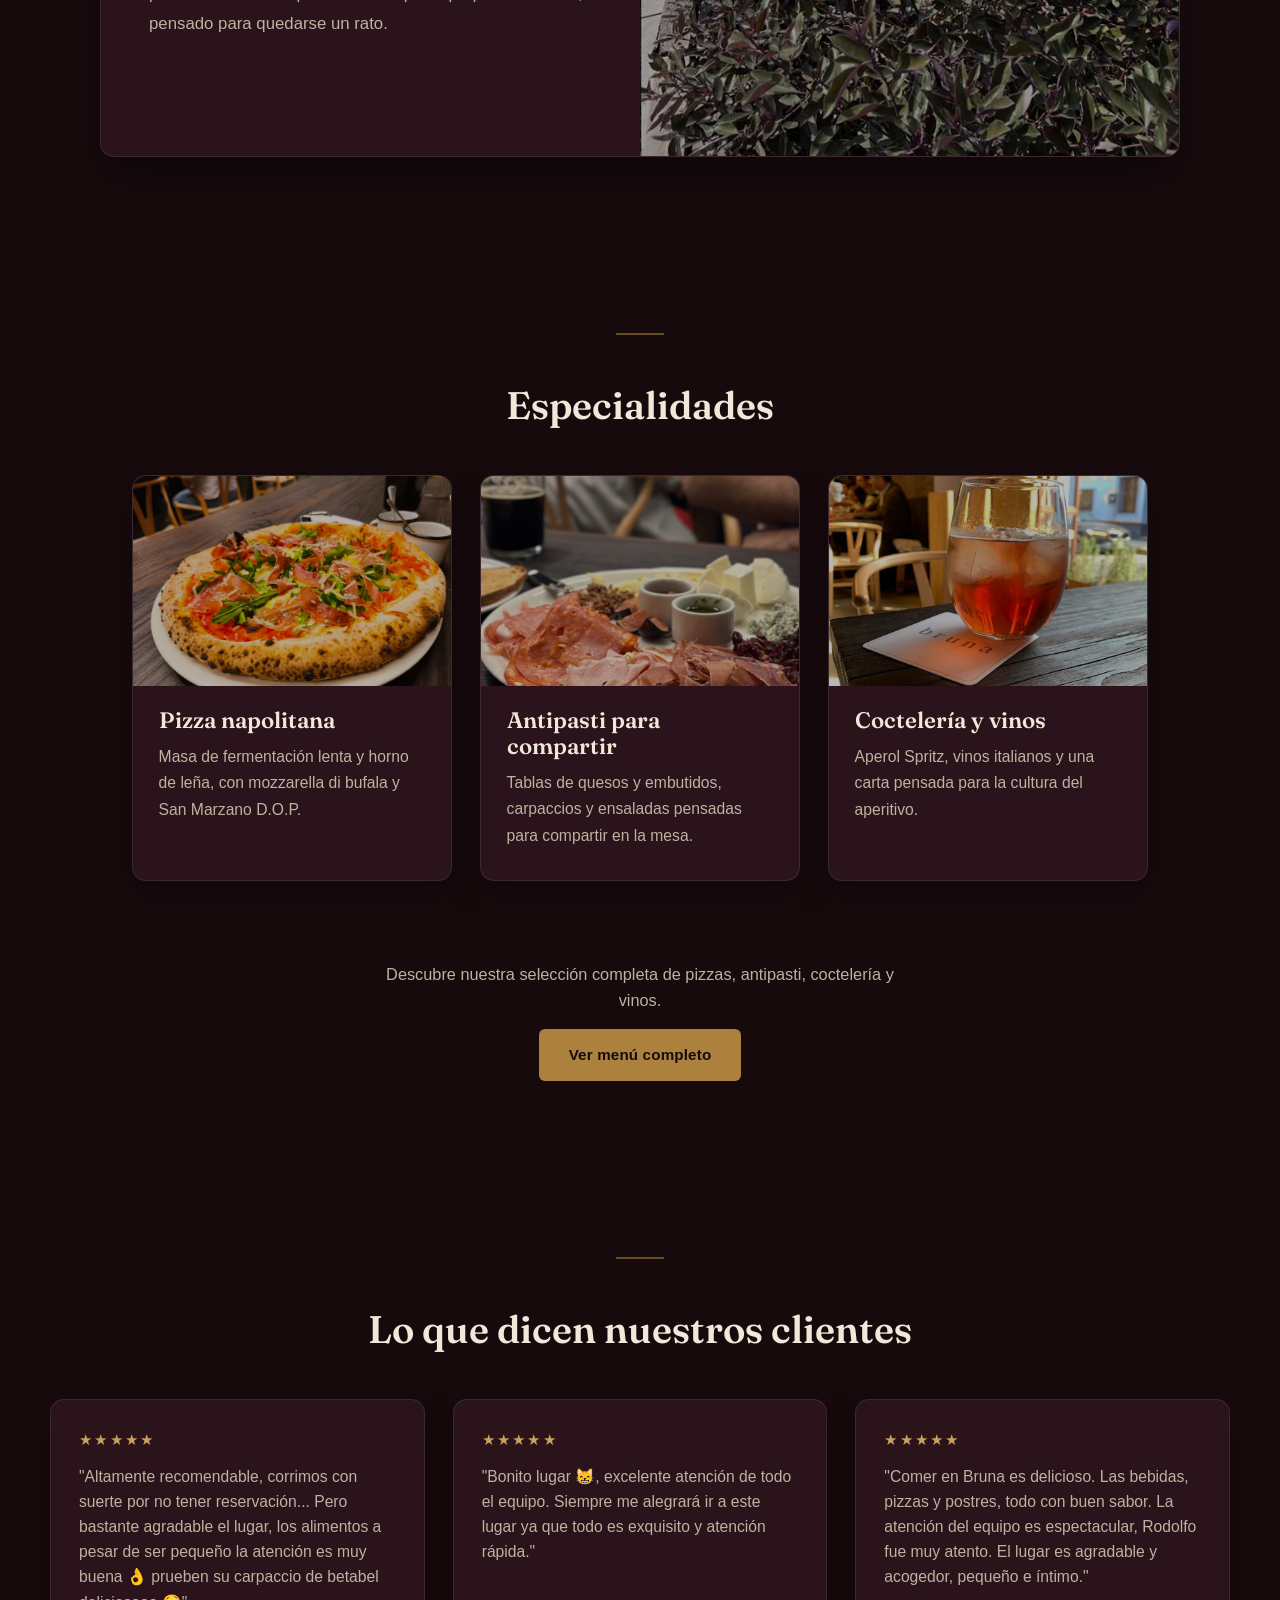
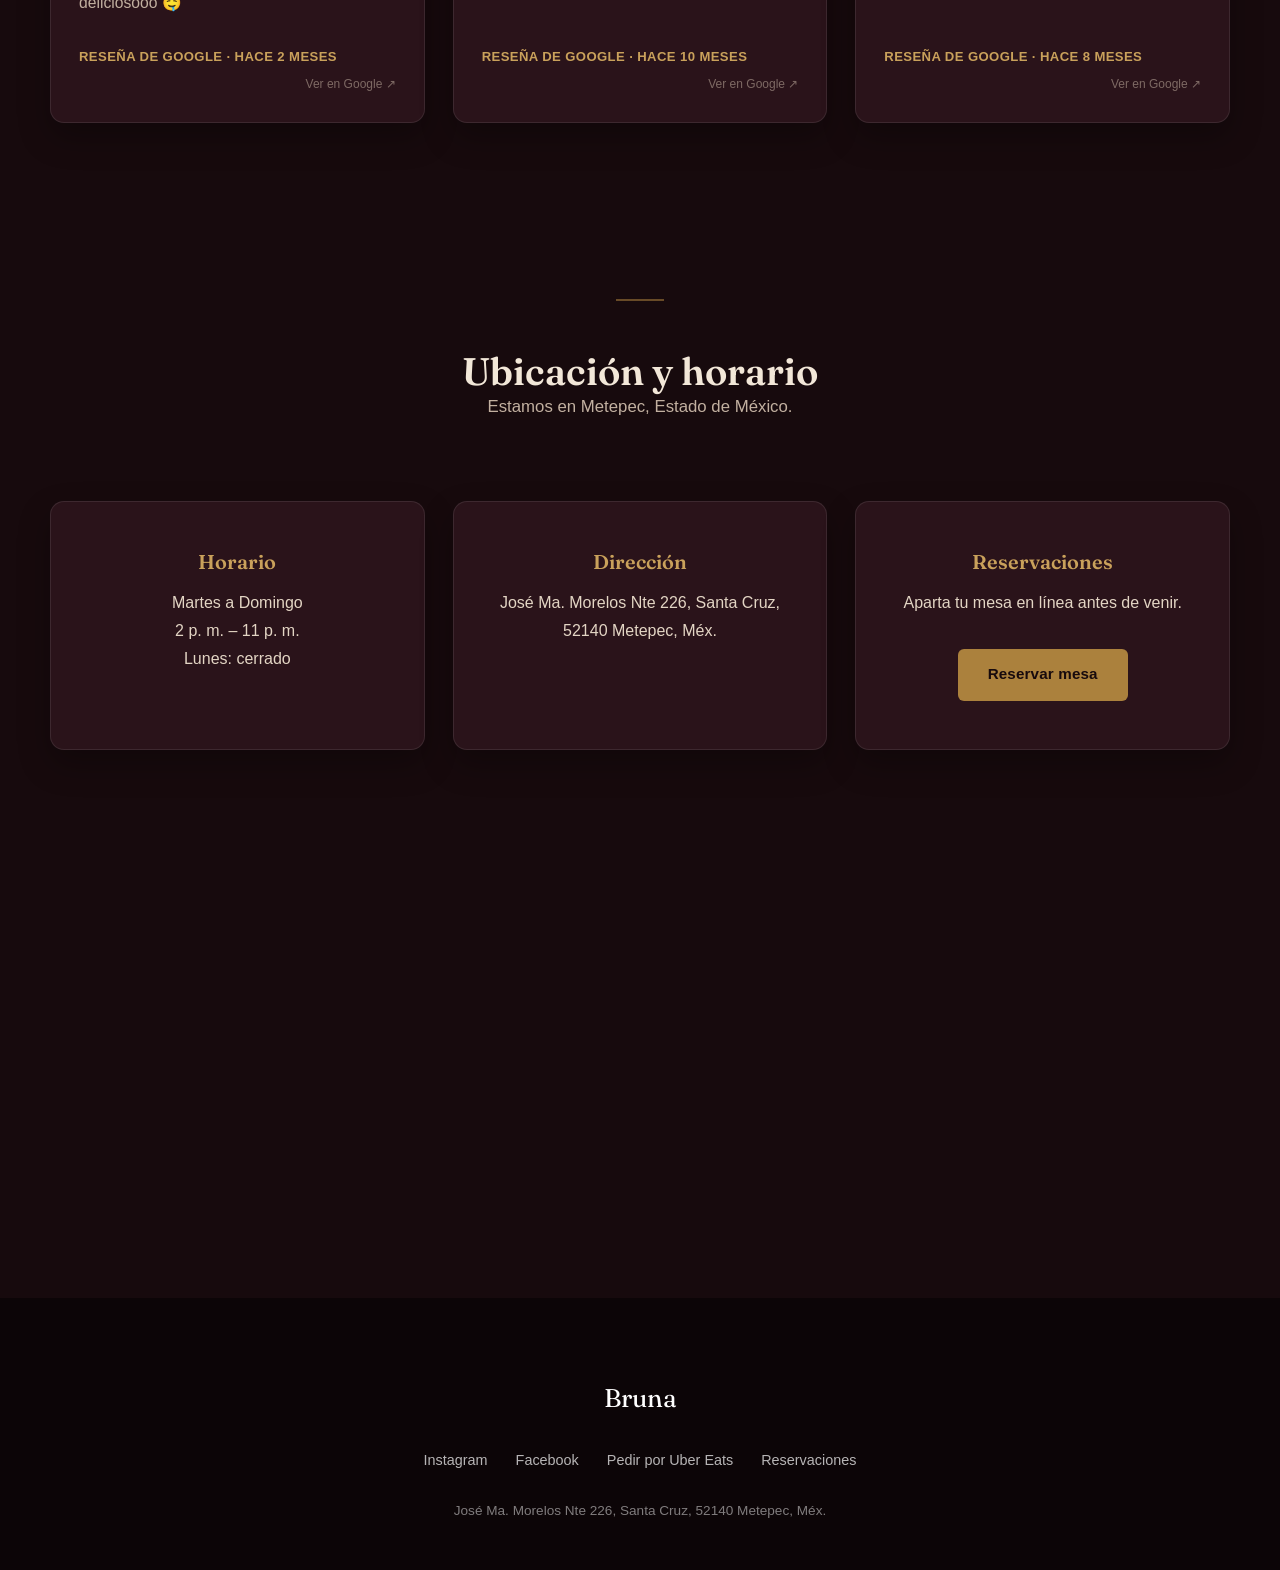
==== commit 1f60d0cd: "Hace mas evidente el boton de pedir por Uber Eats Agrega un boton de "Uber Eats" con color de marca " ====
--- a/index.html
+++ b/index.html
@@ -89,14 +89,17 @@
         <a href="https://facebook.com/brunapizzeria" target="_blank" rel="noopener" aria-label="Facebook">
           <svg viewBox="0 0 24 24" fill="none" stroke="currentColor" stroke-width="1.6"><circle cx="12" cy="12" r="9"/><path d="M13.8 8.2h-1.3c-.7 0-1.2.5-1.2 1.2v1.6H9.9v2h1.4V17h2v-4h1.4l.2-2h-1.6V9.7c0-.3.2-.5.5-.5h1.1V8.2z" fill="currentColor" stroke="none"/></svg>
         </a>
-        <a href="https://www.ubereats.com/store/bruna-pizza-napolitana/ys_14os8V5e4QQLlLfGaPQ" target="_blank" rel="noopener" aria-label="Pedir por Uber Eats">
+      </nav>
+
+      <div class="header-actions">
+        <a class="btn-delivery" href="https://www.ubereats.com/store/bruna-pizza-napolitana/ys_14os8V5e4QQLlLfGaPQ" target="_blank" rel="noopener" aria-label="Pedir por Uber Eats">
           <svg viewBox="0 0 24 24" fill="none" stroke="currentColor" stroke-width="1.6"><path d="M9 8V6.5a3 3 0 0 1 6 0V8"/><path d="M5.5 8h13l-1 12h-11l-1-12z"/></svg>
-        </a>
-      </nav>
-
-      <a class="btn-reservar" href="https://www.covermanager.com/reserve/module_restaurant/restaurante-Bruna-Pizzeria/spanish" target="_blank" rel="noopener">
-        Reservar
-      </a>
+          <span class="btn-delivery-label">Uber Eats</span>
+        </a>
+        <a class="btn-reservar" href="https://www.covermanager.com/reserve/module_restaurant/restaurante-Bruna-Pizzeria/spanish" target="_blank" rel="noopener">
+          Reservar
+        </a>
+      </div>
 
       <button class="nav-toggle" id="nav-toggle" aria-label="Abrir menú de navegación" aria-expanded="false" aria-controls="main-nav">
         <span></span><span></span><span></span>
@@ -114,6 +117,7 @@
         <p class="hero-tagline">Pizza napolitana de horno de leña, vinos y coctelería</p>
         <div class="hero-actions">
           <a class="btn btn-primary" href="https://www.covermanager.com/reserve/module_restaurant/restaurante-Bruna-Pizzeria/spanish" target="_blank" rel="noopener">Reservar mesa</a>
+          <a class="btn btn-uber" href="https://www.ubereats.com/store/bruna-pizza-napolitana/ys_14os8V5e4QQLlLfGaPQ" target="_blank" rel="noopener">Pedir por Uber Eats</a>
           <a class="btn btn-secondary" href="menu.html">Ver menú</a>
         </div>
       </div>
--- a/style.css
+++ b/style.css
@@ -148,6 +148,12 @@
   transform: translateY(-1px);
 }
 
+.btn-uber {
+  background: #06c167;
+  color: #04160c;
+}
+.btn-uber:hover { background: #05a758; transform: translateY(-1px); }
+
 .btn-reservar {
   background: var(--color-gold);
   color: var(--color-bg);
@@ -160,6 +166,30 @@
   transition: background var(--transition);
 }
 .btn-reservar:hover { background: var(--color-gold-dark); }
+
+.header-actions {
+  display: flex;
+  align-items: center;
+  gap: 0.6rem;
+  flex-shrink: 0;
+}
+
+.btn-delivery {
+  display: inline-flex;
+  align-items: center;
+  gap: 0.45em;
+  background: #06c167;
+  color: #04160c;
+  font-family: var(--font-body);
+  font-weight: 600;
+  font-size: 0.88rem;
+  padding: 0.6em 1.2em;
+  border-radius: var(--radius);
+  white-space: nowrap;
+  transition: background var(--transition), transform var(--transition);
+}
+.btn-delivery:hover { background: #05a758; transform: translateY(-1px); }
+.btn-delivery svg { width: 15px; height: 15px; flex-shrink: 0; }
 
 /* ---------- 4. HEADER (flotante, translúcido, angosto) ---------- */
 .site-header {
@@ -779,6 +809,15 @@
 
   .btn-reservar { font-size: 0.8rem; padding: 0.55em 1.1em; }
 
+  .header-actions { gap: 0.4rem; }
+
+  .btn-delivery {
+    padding: 0.55em;
+    border-radius: 50%;
+  }
+  .btn-delivery-label { display: none; }
+  .btn-delivery svg { width: 16px; height: 16px; }
+
   section > h2 { margin-bottom: var(--space-md); }
 
   .location-intro { margin-top: 0; }
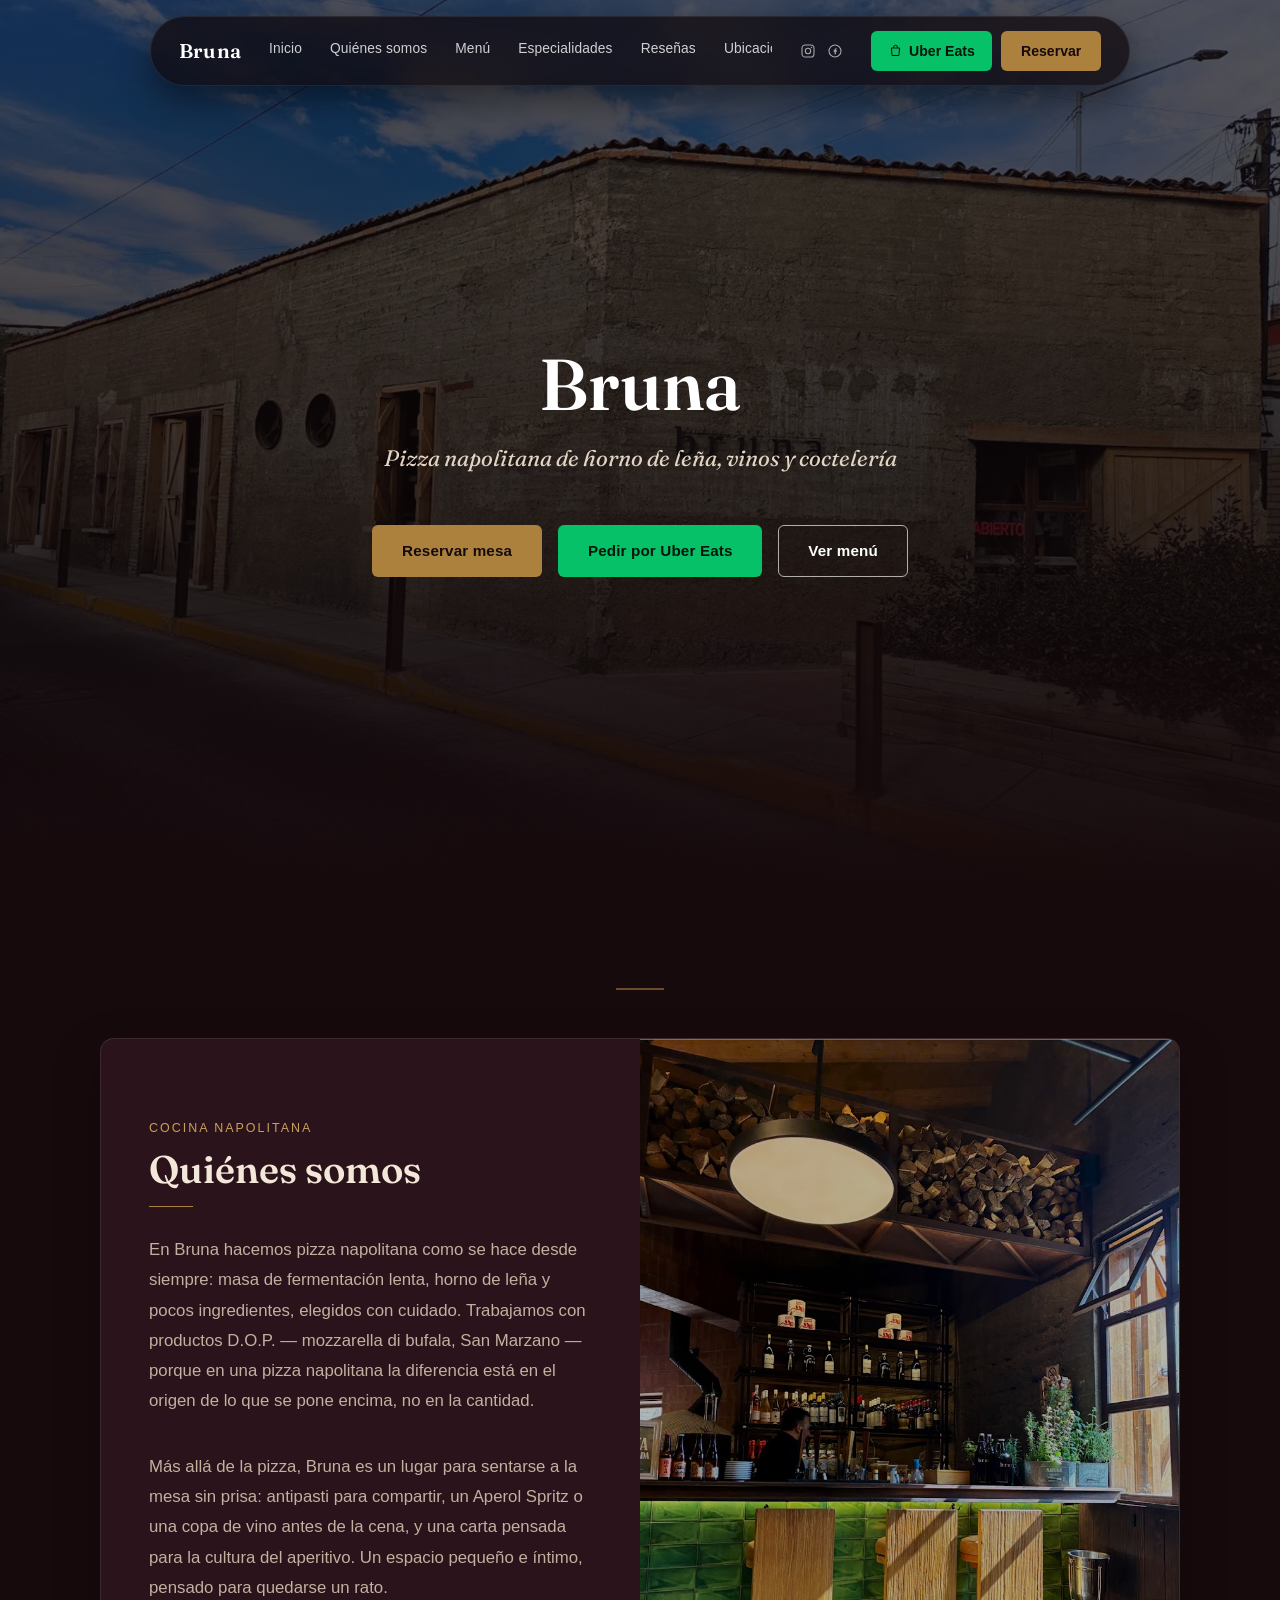
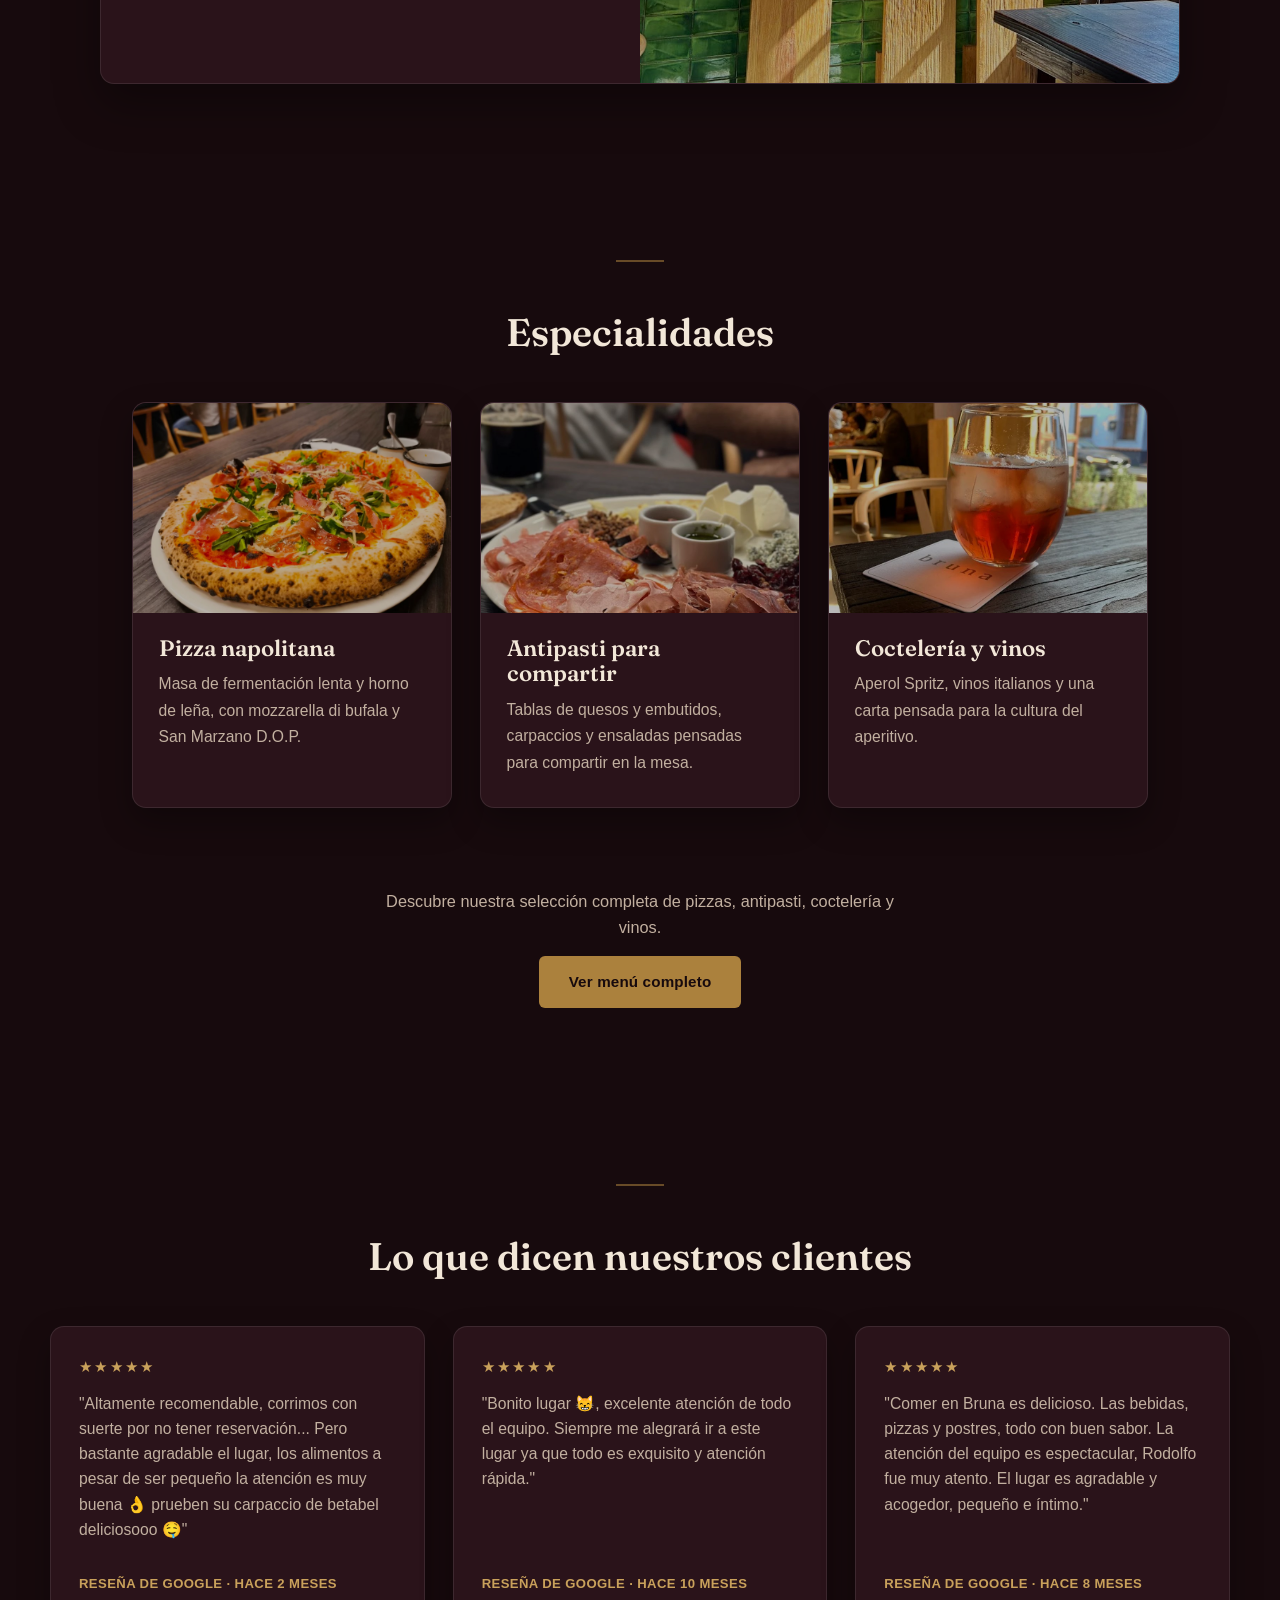
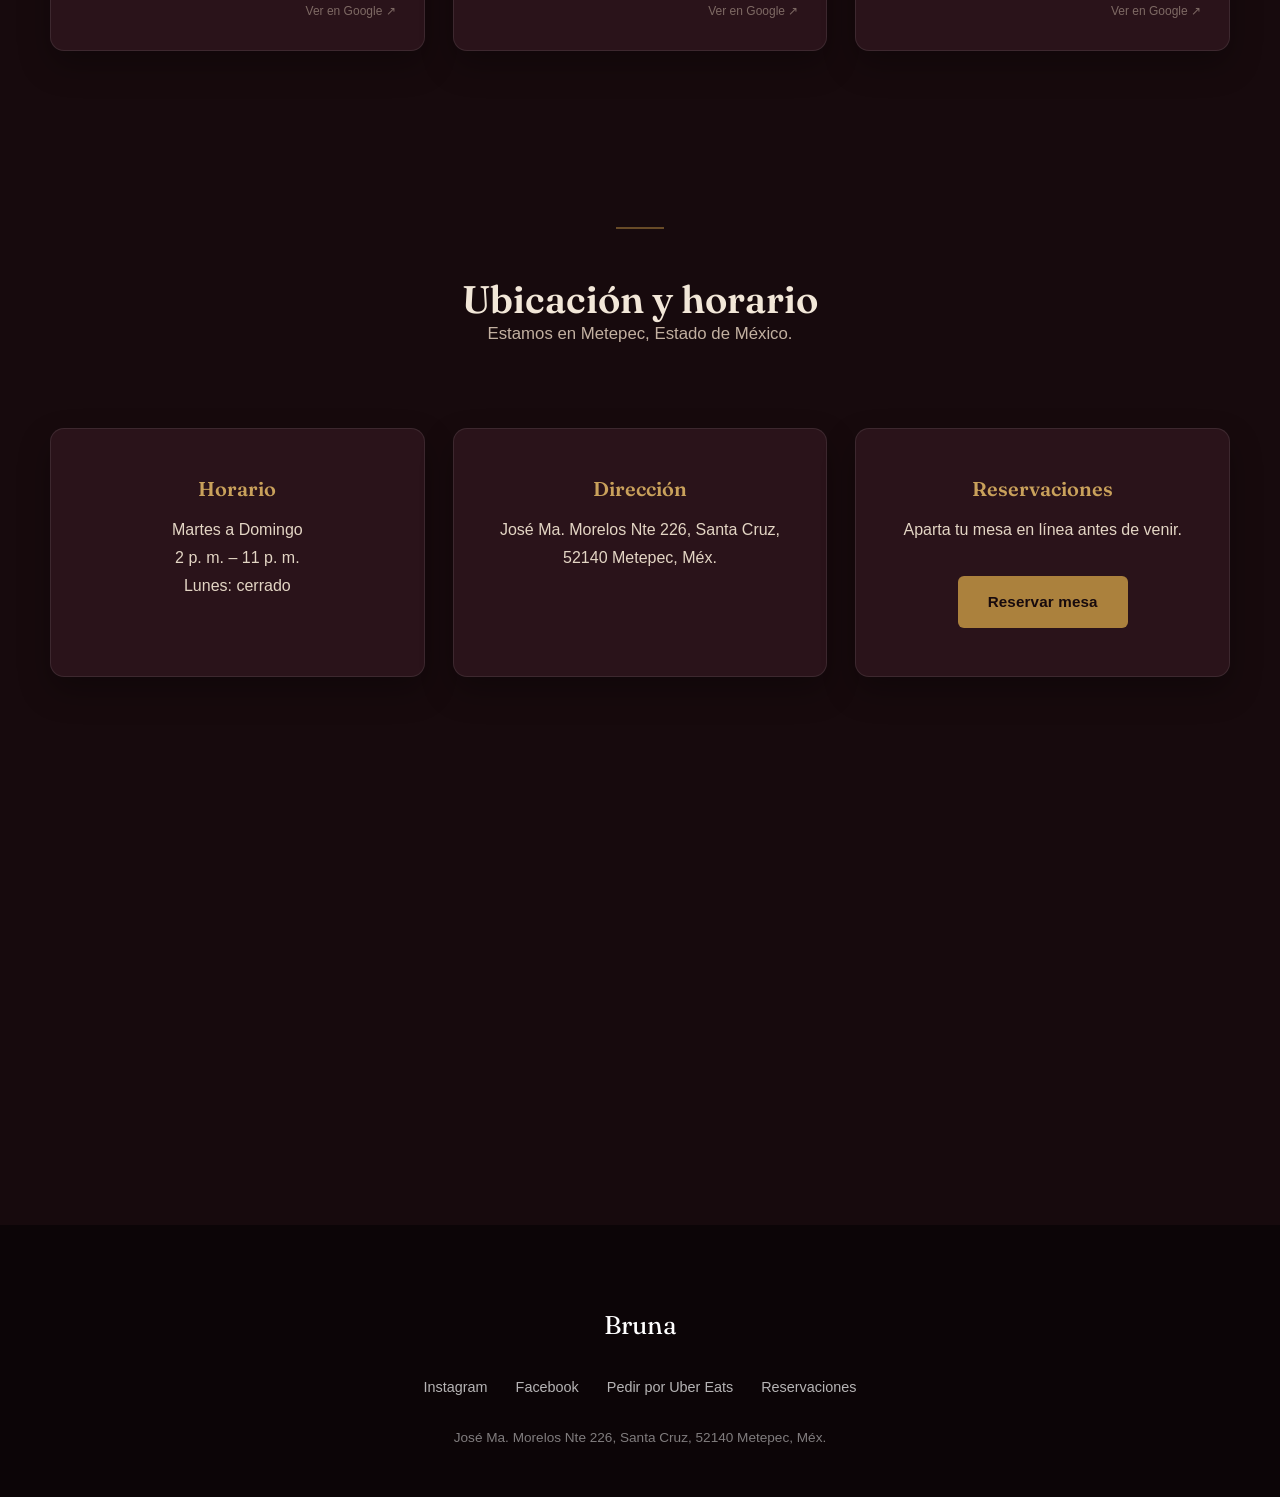
==== commit 791d5d4a: "Sustituye la foto de la fachada en Quienes somos por foto del interior Co-Authored-By: Claude Sonnet" ====
--- a/index.html
+++ b/index.html
@@ -142,8 +142,8 @@
           </p>
         </div>
         <div class="about-image">
-          <!-- FOTO REAL: cortesía de @brunapizzeria en Instagram -->
-          <img src="images/ig-fachada.jpg" alt="Fachada de Bruna Pizzeria" loading="lazy">
+          <!-- FOTO REAL: foto del interior de Bruna Pizzeria -->
+          <img src="images/gmaps-quienes-somos.jpg" alt="Interior de Bruna Pizzeria" loading="lazy">
         </div>
       </div>
     </section>
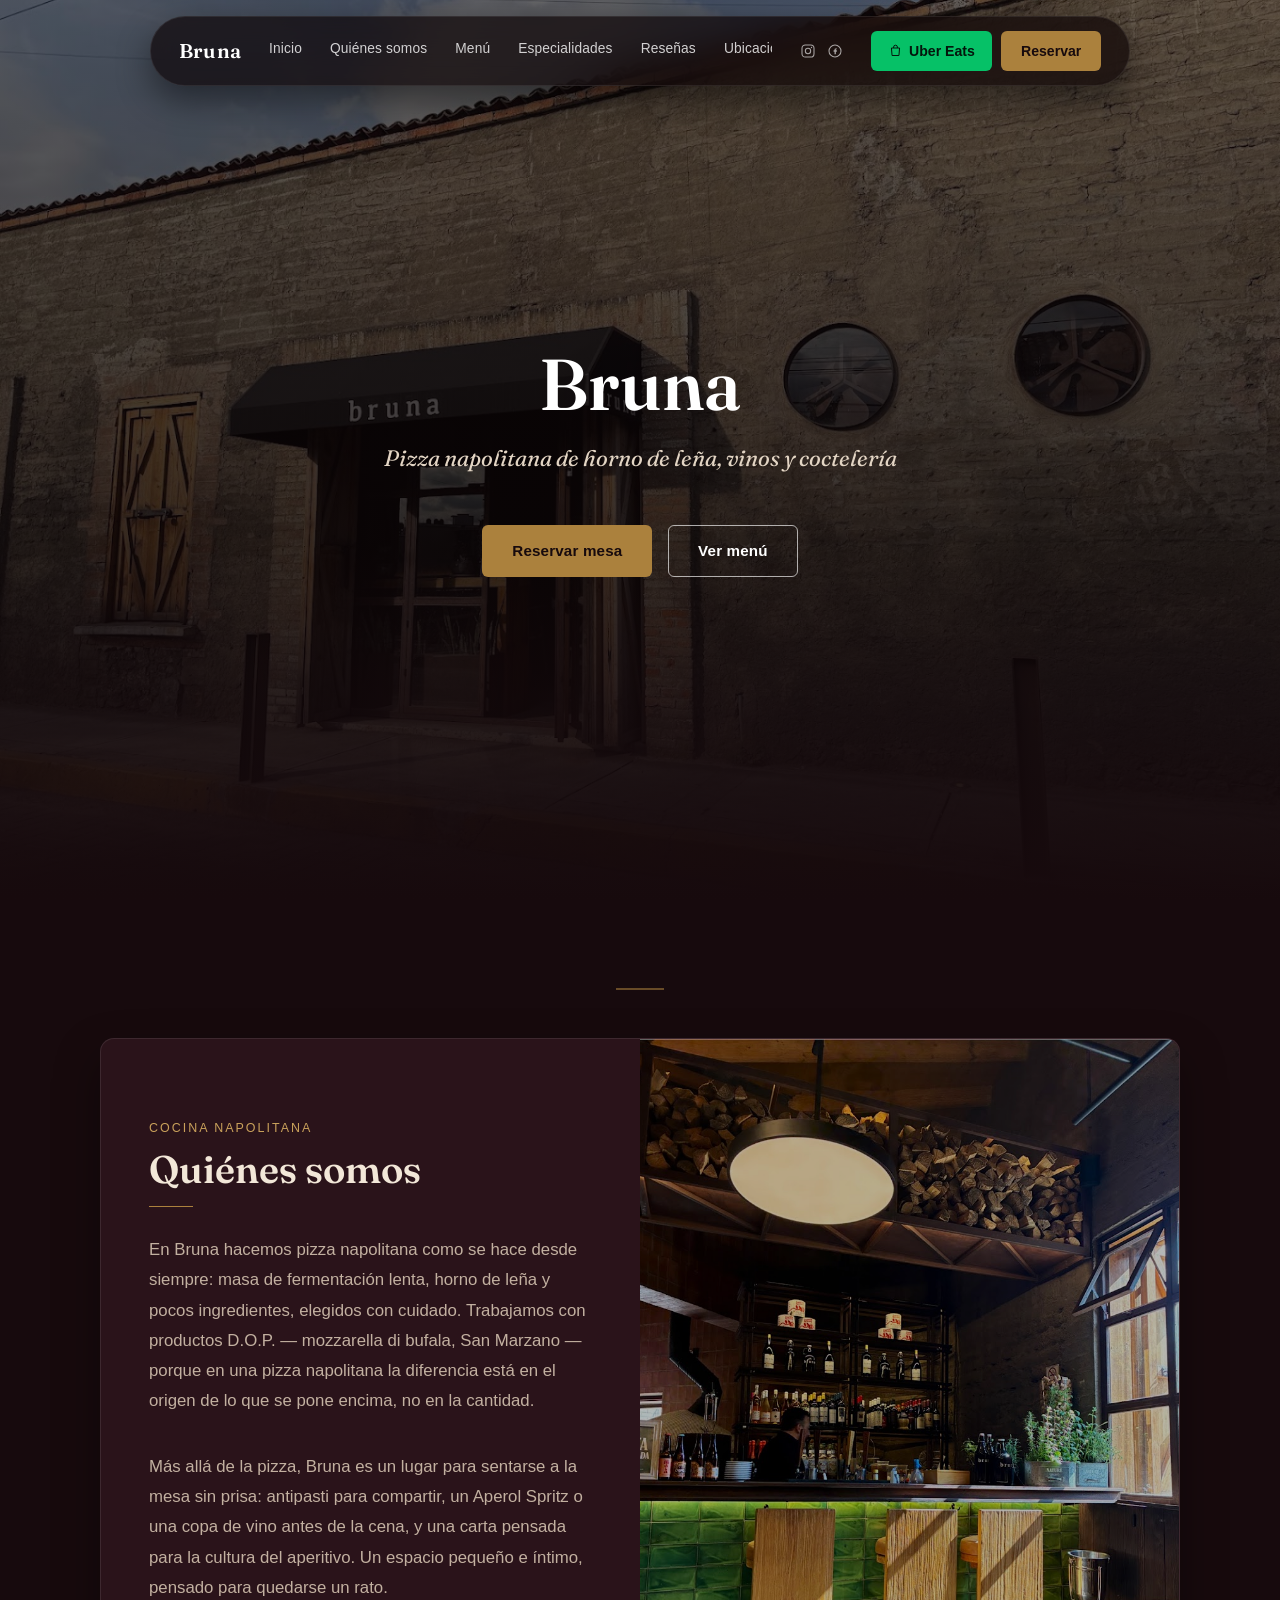
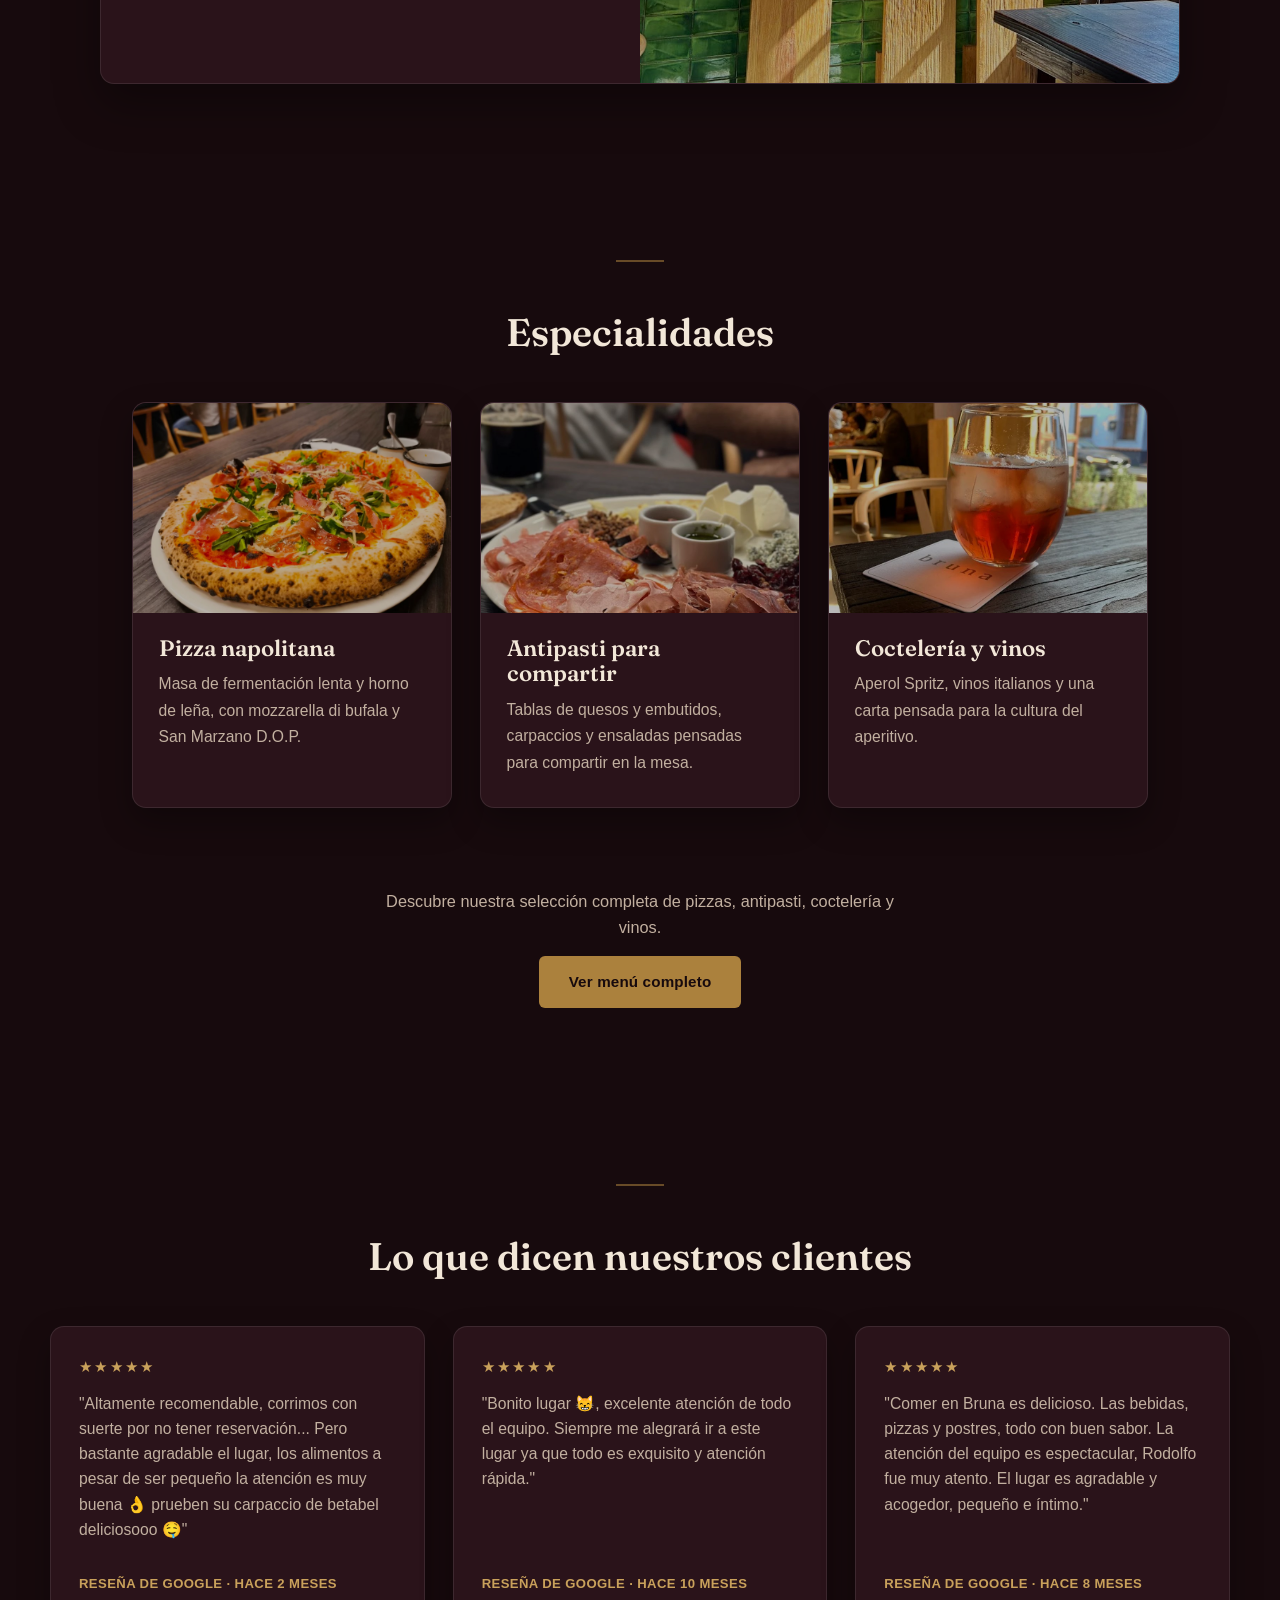
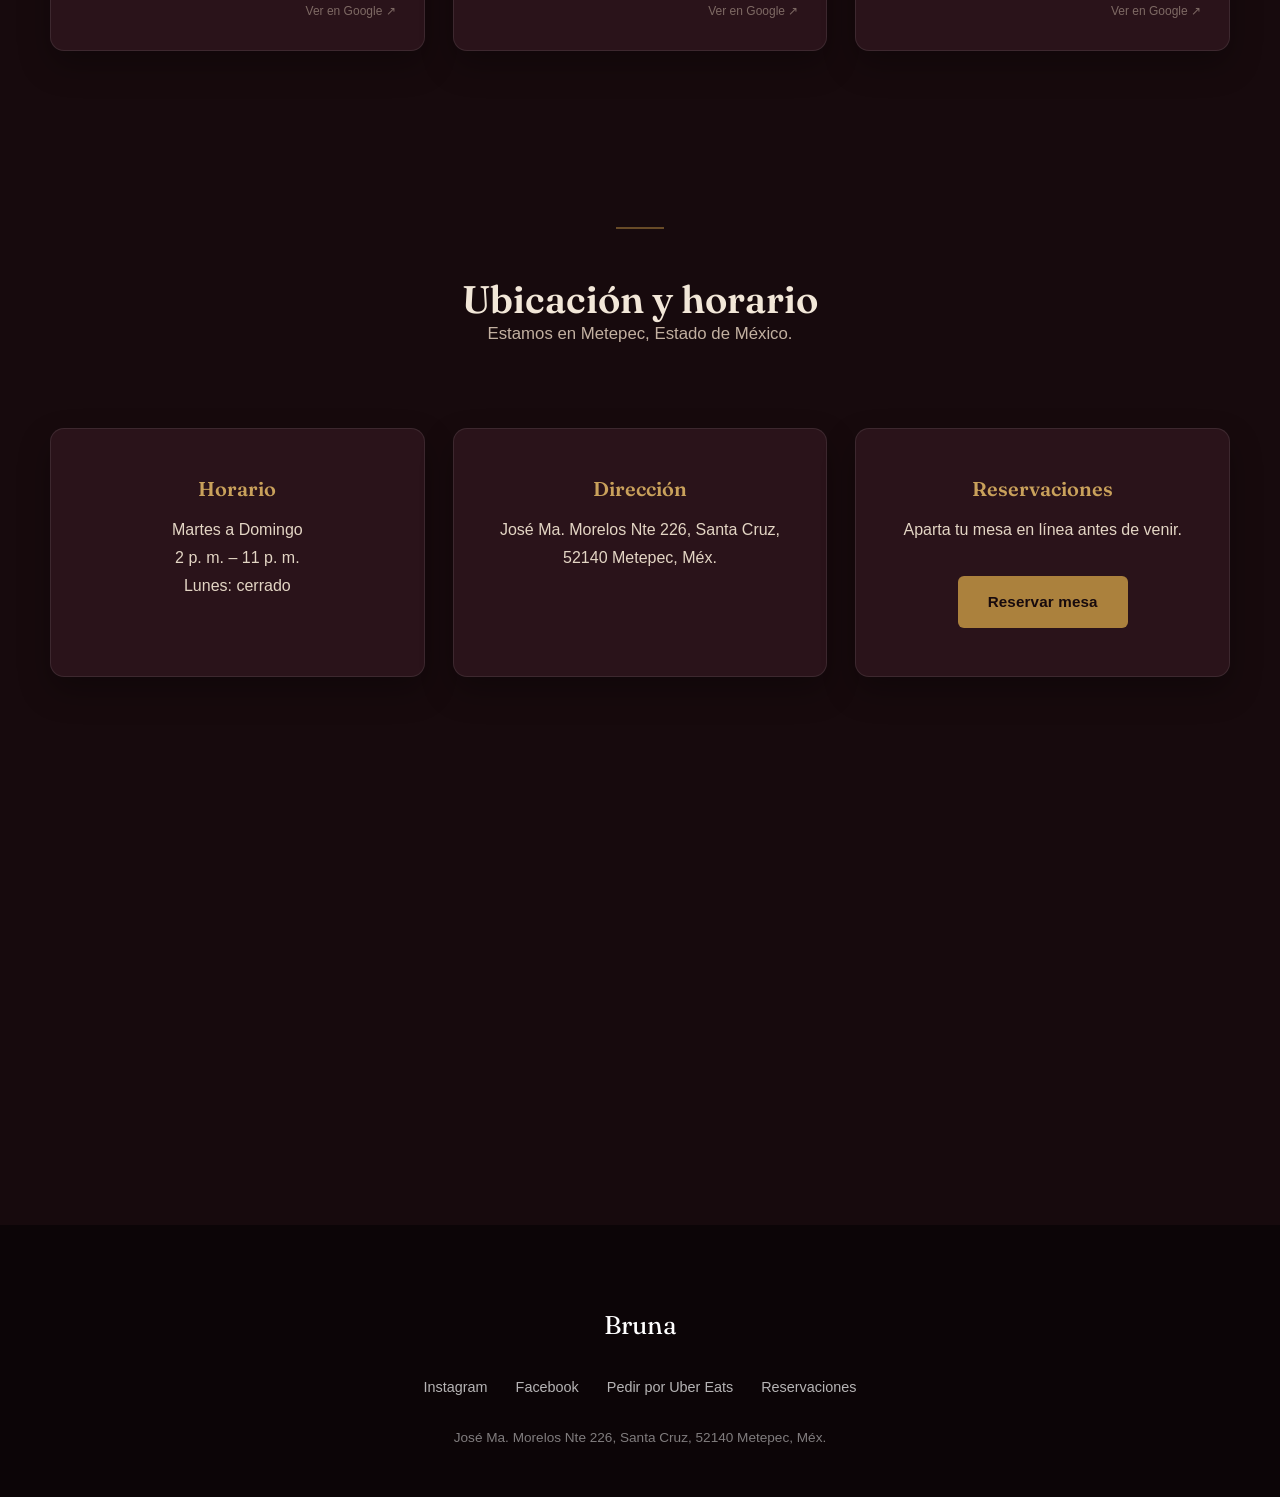
==== commit bfa238b4: "Quita el boton de Pedir por Uber Eats del hero en la pagina de inicio Se conserva el boton de Uber E" ====
--- a/index.html
+++ b/index.html
@@ -117,7 +117,6 @@
         <p class="hero-tagline">Pizza napolitana de horno de leña, vinos y coctelería</p>
         <div class="hero-actions">
           <a class="btn btn-primary" href="https://www.covermanager.com/reserve/module_restaurant/restaurante-Bruna-Pizzeria/spanish" target="_blank" rel="noopener">Reservar mesa</a>
-          <a class="btn btn-uber" href="https://www.ubereats.com/store/bruna-pizza-napolitana/ys_14os8V5e4QQLlLfGaPQ" target="_blank" rel="noopener">Pedir por Uber Eats</a>
           <a class="btn btn-secondary" href="menu.html">Ver menú</a>
         </div>
       </div>
--- a/style.css
+++ b/style.css
@@ -147,12 +147,6 @@
   border-color: var(--color-white);
   transform: translateY(-1px);
 }
-
-.btn-uber {
-  background: #06c167;
-  color: #04160c;
-}
-.btn-uber:hover { background: #05a758; transform: translateY(-1px); }
 
 .btn-reservar {
   background: var(--color-gold);
@@ -326,7 +320,7 @@
   background:
     linear-gradient(180deg, rgba(11, 5, 6, 0.62) 0%, rgba(11, 5, 6, 0.82) 60%, var(--color-bg) 100%),
     /* FOTO REAL: foto del restaurante Bruna Pizzeria */
-    url("images/ig-fachada-dia.jpg")
+    url("images/gmaps-hero.jpg")
       center / cover no-repeat;
 }
 
@@ -809,7 +803,9 @@
 
   .btn-reservar { font-size: 0.8rem; padding: 0.55em 1.1em; }
 
-  .header-actions { gap: 0.4rem; }
+  .header-inner { gap: 0.5rem; }
+
+  .header-actions { gap: 0.4rem; margin-left: auto; }
 
   .btn-delivery {
     padding: 0.55em;
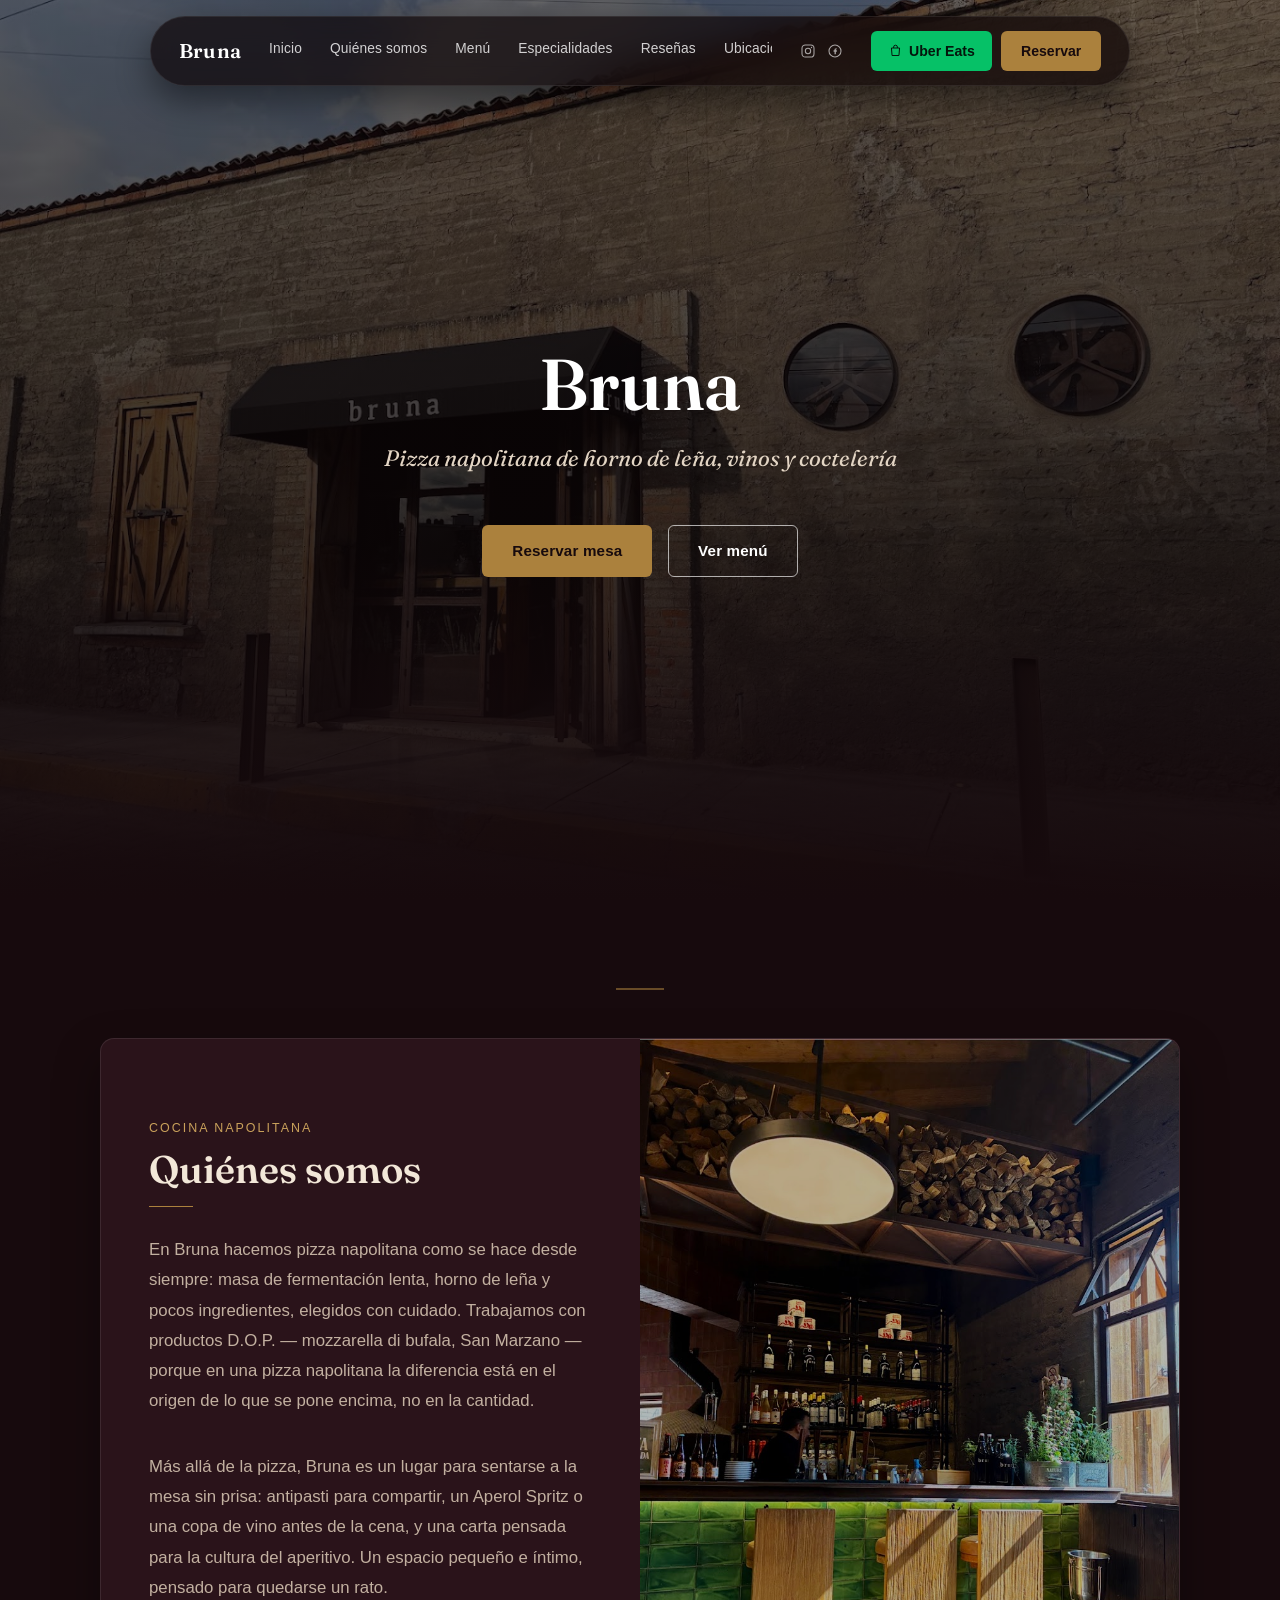
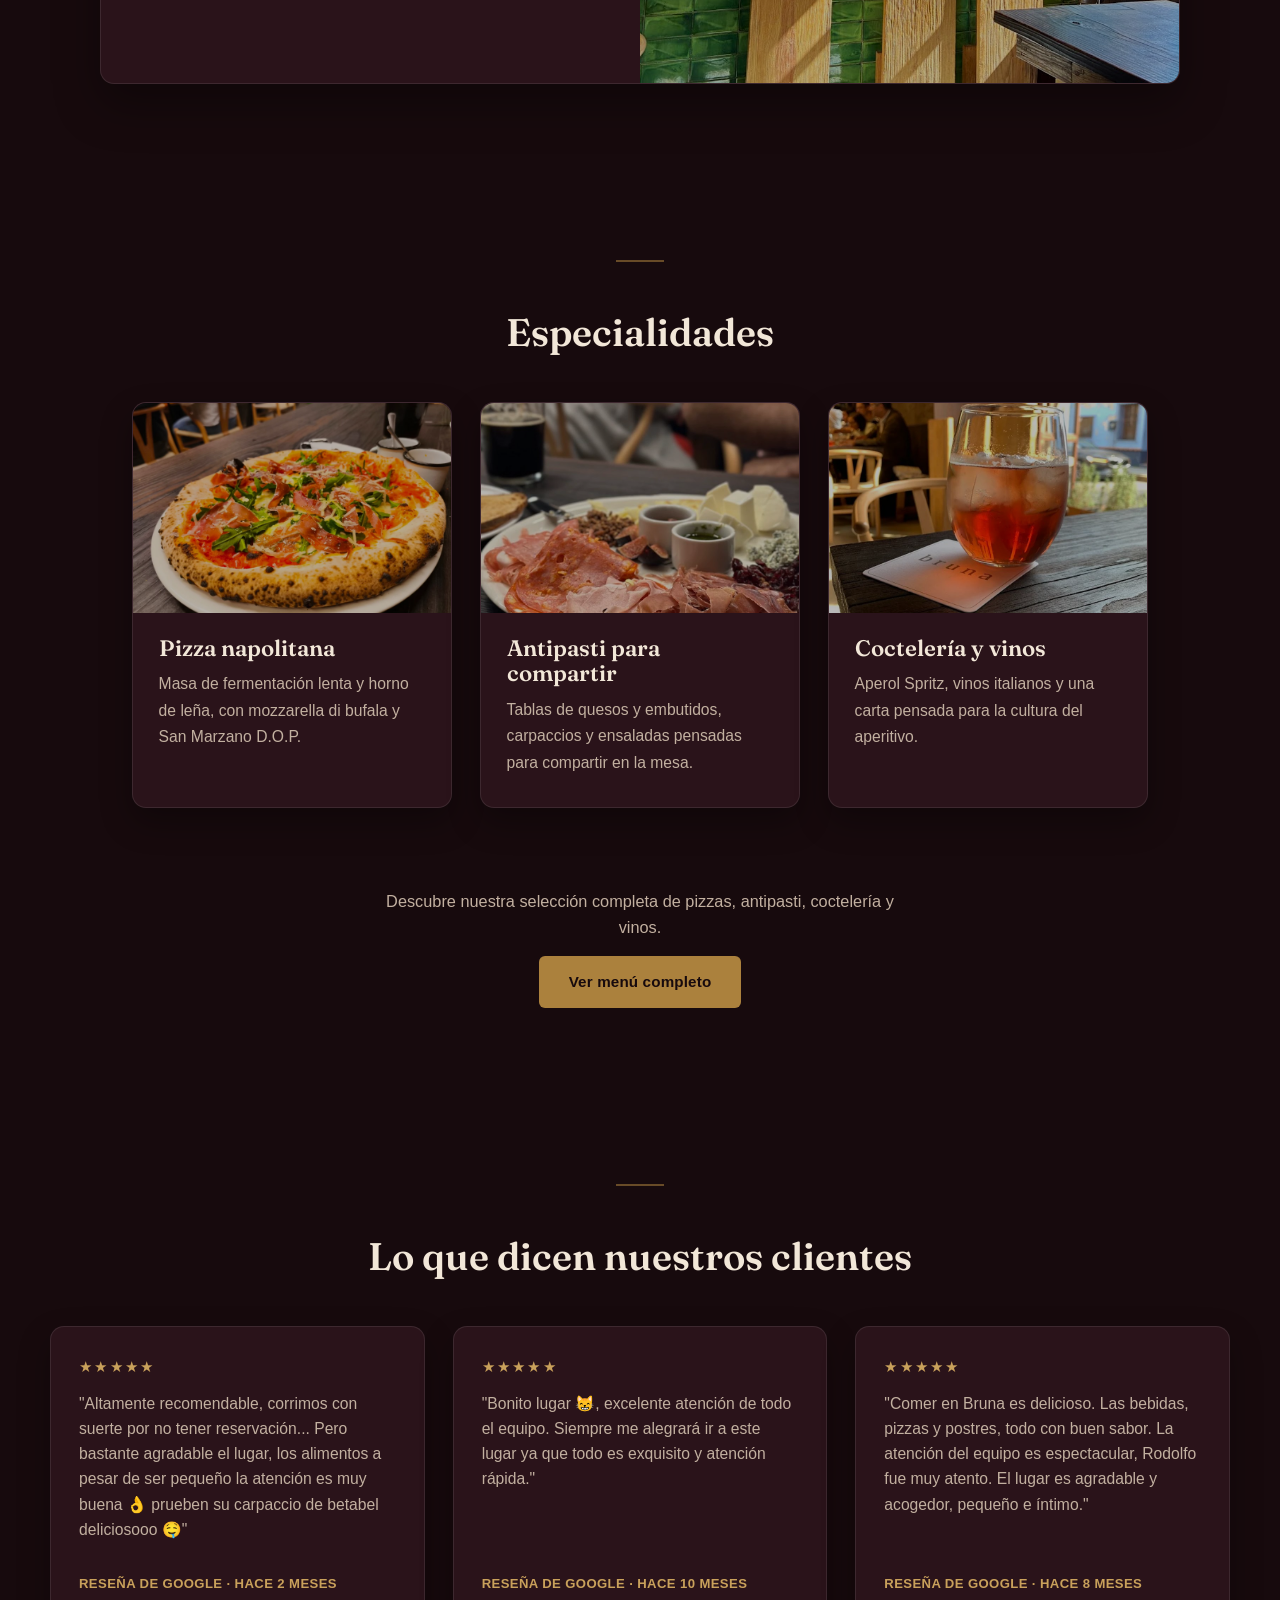
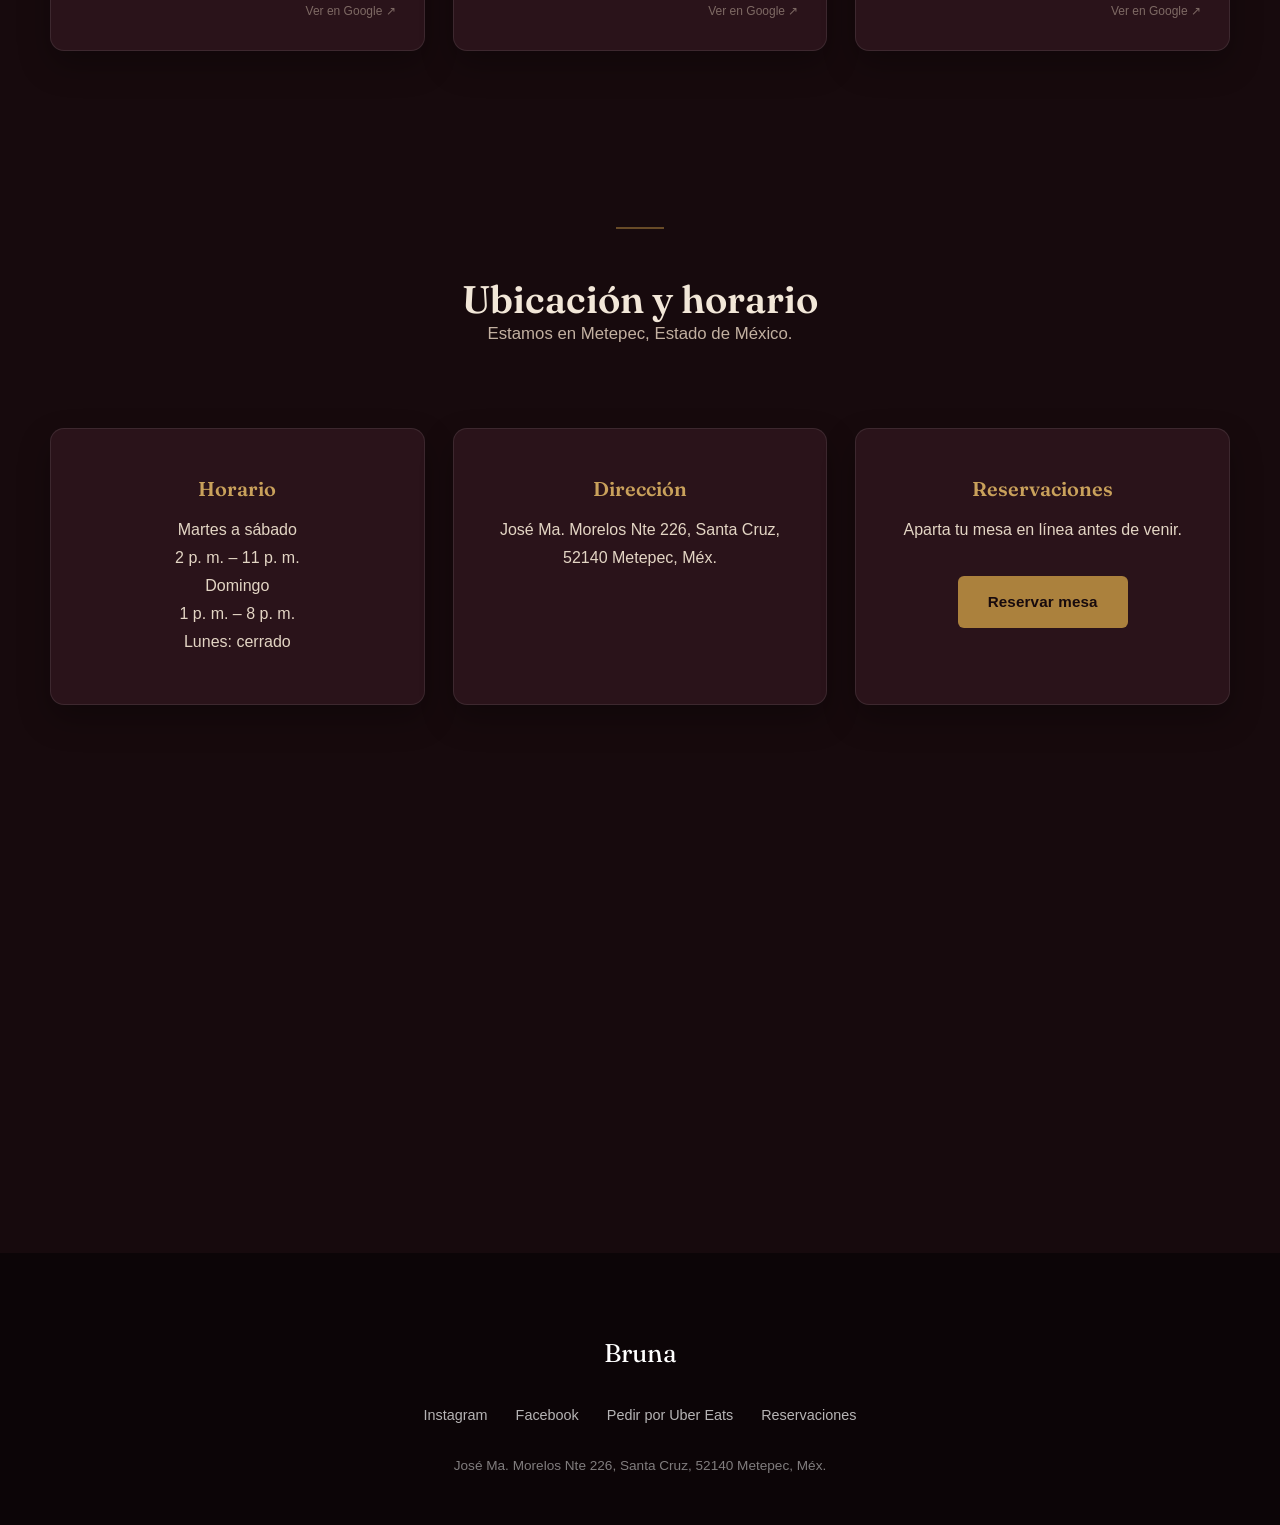
==== commit 51e0e37d: "Actualiza horarios: martes a sabado 2-11pm, domingo 1-8pm Se separan los horarios de domingo (antes " ====
--- a/index.html
+++ b/index.html
@@ -48,12 +48,20 @@
       "postalCode": "52140",
       "addressCountry": "MX"
     },
-    "openingHoursSpecification": {
-      "@type": "OpeningHoursSpecification",
-      "dayOfWeek": ["Tuesday", "Wednesday", "Thursday", "Friday", "Saturday", "Sunday"],
-      "opens": "14:00",
-      "closes": "23:00"
-    },
+    "openingHoursSpecification": [
+      {
+        "@type": "OpeningHoursSpecification",
+        "dayOfWeek": ["Tuesday", "Wednesday", "Thursday", "Friday", "Saturday"],
+        "opens": "14:00",
+        "closes": "23:00"
+      },
+      {
+        "@type": "OpeningHoursSpecification",
+        "dayOfWeek": "Sunday",
+        "opens": "13:00",
+        "closes": "20:00"
+      }
+    ],
     "sameAs": [
       "https://instagram.com/brunapizzeria",
       "https://facebook.com/brunapizzeria"
@@ -185,37 +193,37 @@
     <section id="testimonios" class="testimonials">
       <h2>Lo que dicen nuestros clientes</h2>
       <div class="testimonial-grid">
-        <a class="testimonial-link" href="https://www.google.com/maps/place/Bruna+Pizza+Napolitana/@19.2543488,-99.6096059,17z/data=!4m8!3m7!1s0x85cd8bf6b196f97f:0xdbbbaceaffacc0bc!8m2!3d19.2543438!4d-99.607031!9m1!1b1!16s%2Fg%2F11vct_1jtq" target="_blank" rel="noopener">
+        <div class="testimonial-link">
           <blockquote class="testimonial">
             <p class="stars" aria-label="5 de 5 estrellas">★★★★★</p>
             <p>"Altamente recomendable, corrimos con suerte por no tener reservación... Pero bastante
             agradable el lugar, los alimentos a pesar de ser pequeño la atención es muy buena 👌
             prueben su carpaccio de betabel deliciosooo 🤤"</p>
             <footer>Reseña de Google · hace 2 meses</footer>
-            <span class="testimonial-external">Ver en Google ↗</span>
+            <a class="testimonial-external" href="https://www.google.com/maps/place/Bruna+Pizza+Napolitana/@19.2543488,-99.6096059,17z/data=!4m8!3m7!1s0x85cd8bf6b196f97f:0xdbbbaceaffacc0bc!8m2!3d19.2543438!4d-99.607031!9m1!1b1!16s%2Fg%2F11vct_1jtq" target="_blank" rel="noopener">Ver en Google ↗</a>
           </blockquote>
-        </a>
-
-        <a class="testimonial-link" href="https://www.google.com/maps/place/Bruna+Pizza+Napolitana/@19.2543488,-99.6096059,17z/data=!4m8!3m7!1s0x85cd8bf6b196f97f:0xdbbbaceaffacc0bc!8m2!3d19.2543438!4d-99.607031!9m1!1b1!16s%2Fg%2F11vct_1jtq" target="_blank" rel="noopener">
+        </div>
+
+        <div class="testimonial-link">
           <blockquote class="testimonial">
             <p class="stars" aria-label="5 de 5 estrellas">★★★★★</p>
             <p>"Bonito lugar 😸, excelente atención de todo el equipo. Siempre me alegrará ir a este
             lugar ya que todo es exquisito y atención rápida."</p>
             <footer>Reseña de Google · hace 10 meses</footer>
-            <span class="testimonial-external">Ver en Google ↗</span>
+            <a class="testimonial-external" href="https://www.google.com/maps/place/Bruna+Pizza+Napolitana/@19.2543488,-99.6096059,17z/data=!4m8!3m7!1s0x85cd8bf6b196f97f:0xdbbbaceaffacc0bc!8m2!3d19.2543438!4d-99.607031!9m1!1b1!16s%2Fg%2F11vct_1jtq" target="_blank" rel="noopener">Ver en Google ↗</a>
           </blockquote>
-        </a>
-
-        <a class="testimonial-link" href="https://www.google.com/maps/place/Bruna+Pizza+Napolitana/@19.2543488,-99.6096059,17z/data=!4m8!3m7!1s0x85cd8bf6b196f97f:0xdbbbaceaffacc0bc!8m2!3d19.2543438!4d-99.607031!9m1!1b1!16s%2Fg%2F11vct_1jtq" target="_blank" rel="noopener">
+        </div>
+
+        <div class="testimonial-link">
           <blockquote class="testimonial">
             <p class="stars" aria-label="5 de 5 estrellas">★★★★★</p>
             <p>"Comer en Bruna es delicioso. Las bebidas, pizzas y postres, todo con buen sabor. La
             atención del equipo es espectacular, Rodolfo fue muy atento. El lugar es agradable y
             acogedor, pequeño e íntimo."</p>
             <footer>Reseña de Google · hace 8 meses</footer>
-            <span class="testimonial-external">Ver en Google ↗</span>
+            <a class="testimonial-external" href="https://www.google.com/maps/place/Bruna+Pizza+Napolitana/@19.2543488,-99.6096059,17z/data=!4m8!3m7!1s0x85cd8bf6b196f97f:0xdbbbaceaffacc0bc!8m2!3d19.2543438!4d-99.607031!9m1!1b1!16s%2Fg%2F11vct_1jtq" target="_blank" rel="noopener">Ver en Google ↗</a>
           </blockquote>
-        </a>
+        </div>
       </div>
     </section>
 
@@ -227,7 +235,7 @@
       <div class="location-grid">
         <div class="location-card">
           <h3>Horario</h3>
-          <p>Martes a Domingo<br>2 p. m. – 11 p. m.<br>Lunes: cerrado</p>
+          <p>Martes a sábado<br>2 p. m. – 11 p. m.<br>Domingo<br>1 p. m. – 8 p. m.<br>Lunes: cerrado</p>
         </div>
 
         <div class="location-card">
--- a/style.css
+++ b/style.css
@@ -584,9 +584,6 @@
 .testimonial-link {
   display: flex;
   flex-direction: column;
-  color: inherit;
-  text-decoration: none;
-  cursor: pointer;
 }
 
 .testimonial {
@@ -601,7 +598,7 @@
   flex-direction: column;
   flex: 1 1 auto;
 }
-.testimonial-link:hover .testimonial {
+.testimonial:has(.testimonial-external:hover) {
   transform: translateY(-4px);
   box-shadow: 0 20px 42px rgba(0, 0, 0, 0.4);
 }
@@ -634,6 +631,14 @@
   font-size: 0.75rem;
   color: var(--color-text-soft);
   opacity: 0.55;
+  text-decoration: none;
+  cursor: pointer;
+  transition: opacity 0.2s ease, color 0.2s ease;
+}
+.testimonial-external:hover {
+  opacity: 1;
+  color: var(--color-gold-soft);
+  text-decoration: underline;
 }
 
 /* ---------- 10. UBICACIÓN ---------- */
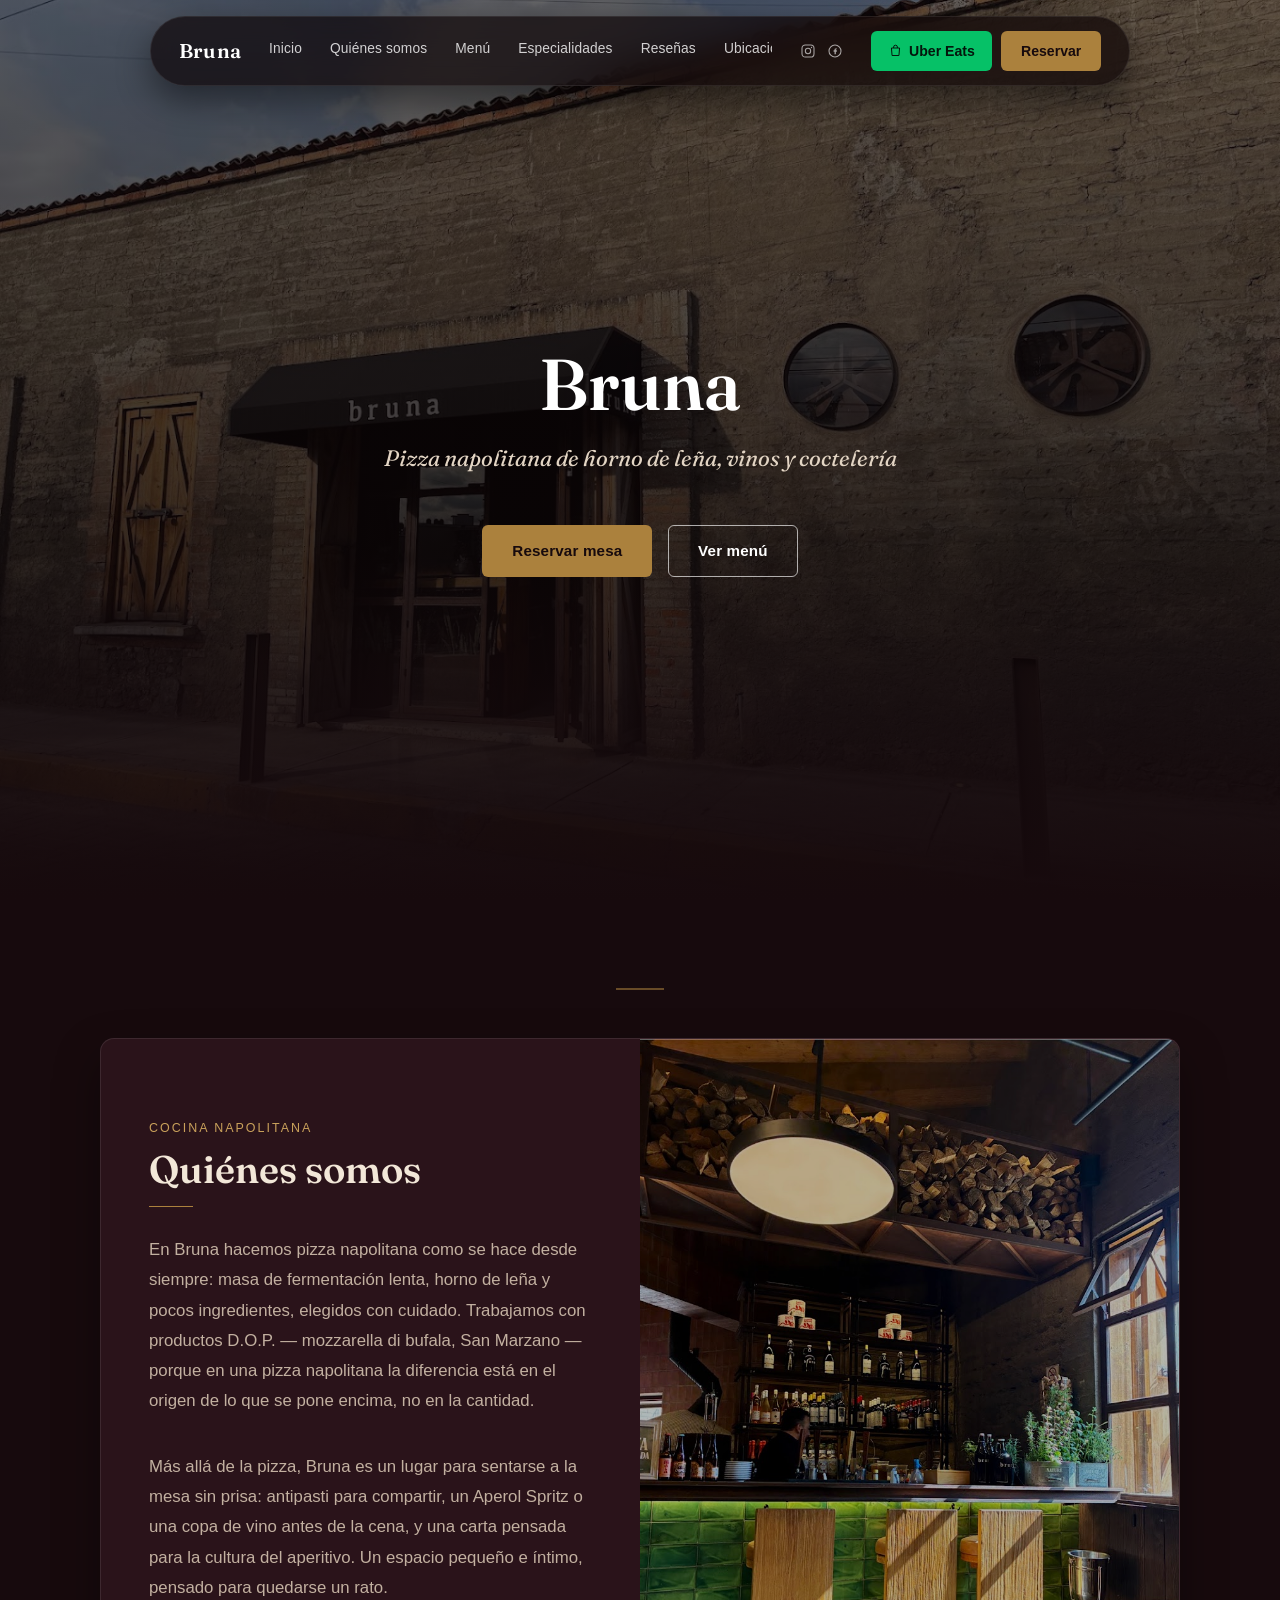
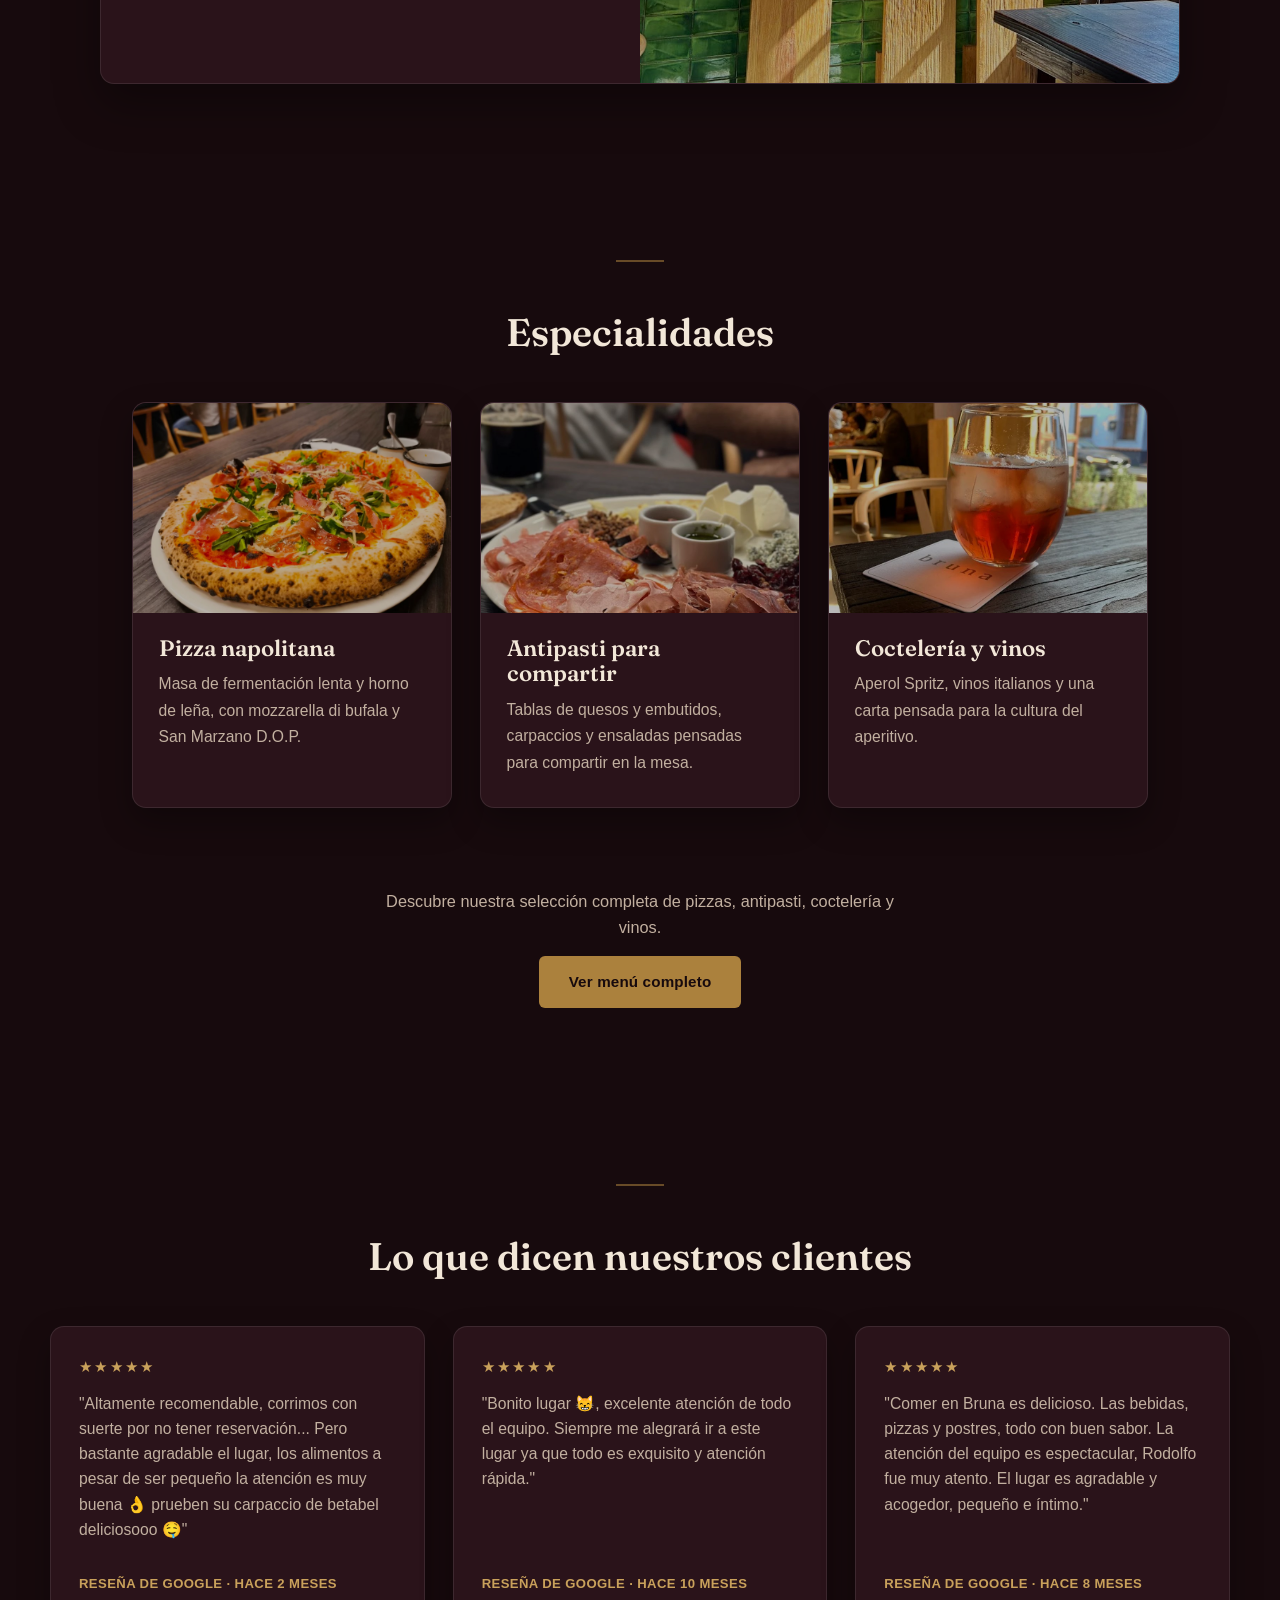
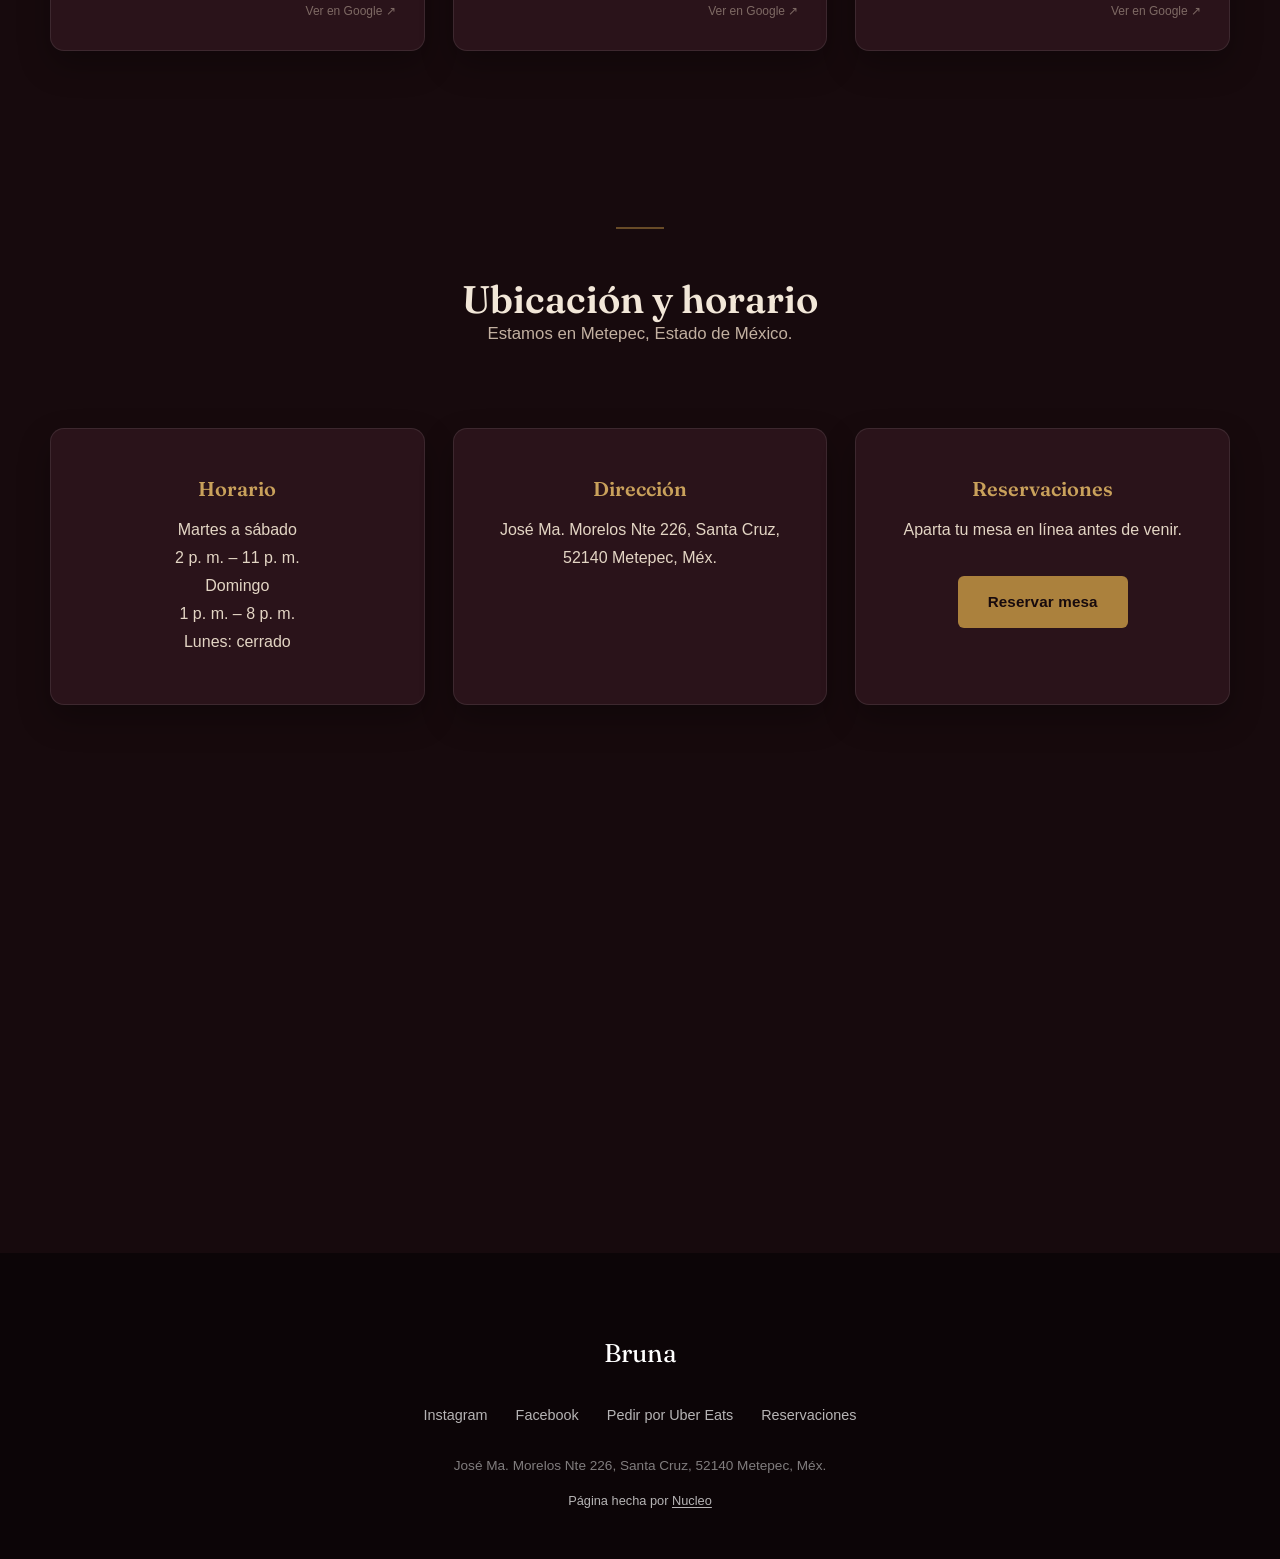
==== commit 685891fc: "Agrega crédito 'Página hecha por Nucleo' en el pie Co-Authored-By: Claude Sonnet 5.5 <noreply@anthro" ====
--- a/index.html
+++ b/index.html
@@ -6,14 +6,14 @@
   <title>Bruna — Pizza Napolitana en Metepec</title>
   <meta name="description" content="Bruna: pizza napolitana de horno de leña, coctelería y vinos en Metepec. Reservaciones y menú completo.">
 
-  <link rel="canonical" href="https://bruna-website-bice.vercel.app/">
+  <link rel="canonical" href="https://bruna-website.a01771796.workers.dev/">
 
   <meta property="og:type" content="website">
   <meta property="og:site_name" content="Bruna">
   <meta property="og:title" content="Bruna — Pizza Napolitana en Metepec">
   <meta property="og:description" content="Bruna: pizza napolitana de horno de leña, coctelería y vinos en Metepec. Reservaciones y menú completo.">
-  <meta property="og:url" content="https://bruna-website-bice.vercel.app/">
-  <meta property="og:image" content="https://bruna-website-bice.vercel.app/images/og-image.jpg">
+  <meta property="og:url" content="https://bruna-website.a01771796.workers.dev/">
+  <meta property="og:image" content="https://bruna-website.a01771796.workers.dev/images/og-image.jpg">
   <meta property="og:image:width" content="1200">
   <meta property="og:image:height" content="630">
   <meta property="og:locale" content="es_MX">
@@ -21,7 +21,7 @@
   <meta name="twitter:card" content="summary_large_image">
   <meta name="twitter:title" content="Bruna — Pizza Napolitana en Metepec">
   <meta name="twitter:description" content="Bruna: pizza napolitana de horno de leña, coctelería y vinos en Metepec. Reservaciones y menú completo.">
-  <meta name="twitter:image" content="https://bruna-website-bice.vercel.app/images/og-image.jpg">
+  <meta name="twitter:image" content="https://bruna-website.a01771796.workers.dev/images/og-image.jpg">
 
   <link rel="icon" type="image/svg+xml" href="favicon.svg">
   <link rel="icon" type="image/png" sizes="32x32" href="favicon-32x32.png">
@@ -36,9 +36,9 @@
     "@context": "https://schema.org",
     "@type": "Restaurant",
     "name": "Bruna",
-    "image": "https://bruna-website-bice.vercel.app/images/og-image.jpg",
-    "url": "https://bruna-website-bice.vercel.app/",
-    "menu": "https://bruna-website-bice.vercel.app/menu.html",
+    "image": "https://bruna-website.a01771796.workers.dev/images/og-image.jpg",
+    "url": "https://bruna-website.a01771796.workers.dev/",
+    "menu": "https://bruna-website.a01771796.workers.dev/menu.html",
     "servesCuisine": ["Italiana", "Pizza Napolitana"],
     "address": {
       "@type": "PostalAddress",
@@ -275,6 +275,7 @@
         </ul>
       </nav>
       <p class="footer-address">José Ma. Morelos Nte 226, Santa Cruz, 52140 Metepec, Méx.</p>
+      <p class="footer-credito">Página hecha por <a href="https://nucleoia.com.mx" target="_blank" rel="noopener">Nucleo</a></p>
     </div>
   </footer>
 
--- a/style.css
+++ b/style.css
@@ -593,14 +593,16 @@
   padding: var(--space-md);
   margin: 0;
   box-shadow: 0 14px 32px rgba(0, 0, 0, 0.28);
-  transition: transform 0.3s ease, box-shadow 0.3s ease;
+  transition: transform 0.3s ease, box-shadow 0.3s ease, border-color 0.3s ease;
   display: flex;
   flex-direction: column;
   flex: 1 1 auto;
 }
-.testimonial:has(.testimonial-external:hover) {
-  transform: translateY(-4px);
+.testimonial-link:hover .testimonial,
+.testimonial-link.is-active .testimonial {
+  transform: translateY(-7px) scale(1.02);
   box-shadow: 0 20px 42px rgba(0, 0, 0, 0.4);
+  border-color: rgba(201, 161, 91, 0.3);
 }
 
 .testimonial .stars {
@@ -885,3 +887,8 @@
   .menu-items li { border-bottom-color: rgba(0,0,0,0.15); }
   .item-name { color: #111; }
 }
+
+/* Crédito de Nucleo: obligatorio en todo sitio (demo o vendido); solo se quita si Luis lo indica para ese cliente. */
+.footer-credito { font-size: 0.8rem; margin-top: 0.5rem; }
+.footer-credito a { color: inherit; text-decoration: underline; text-underline-offset: 2px; }
+.footer-credito a:hover { opacity: 0.8; }
